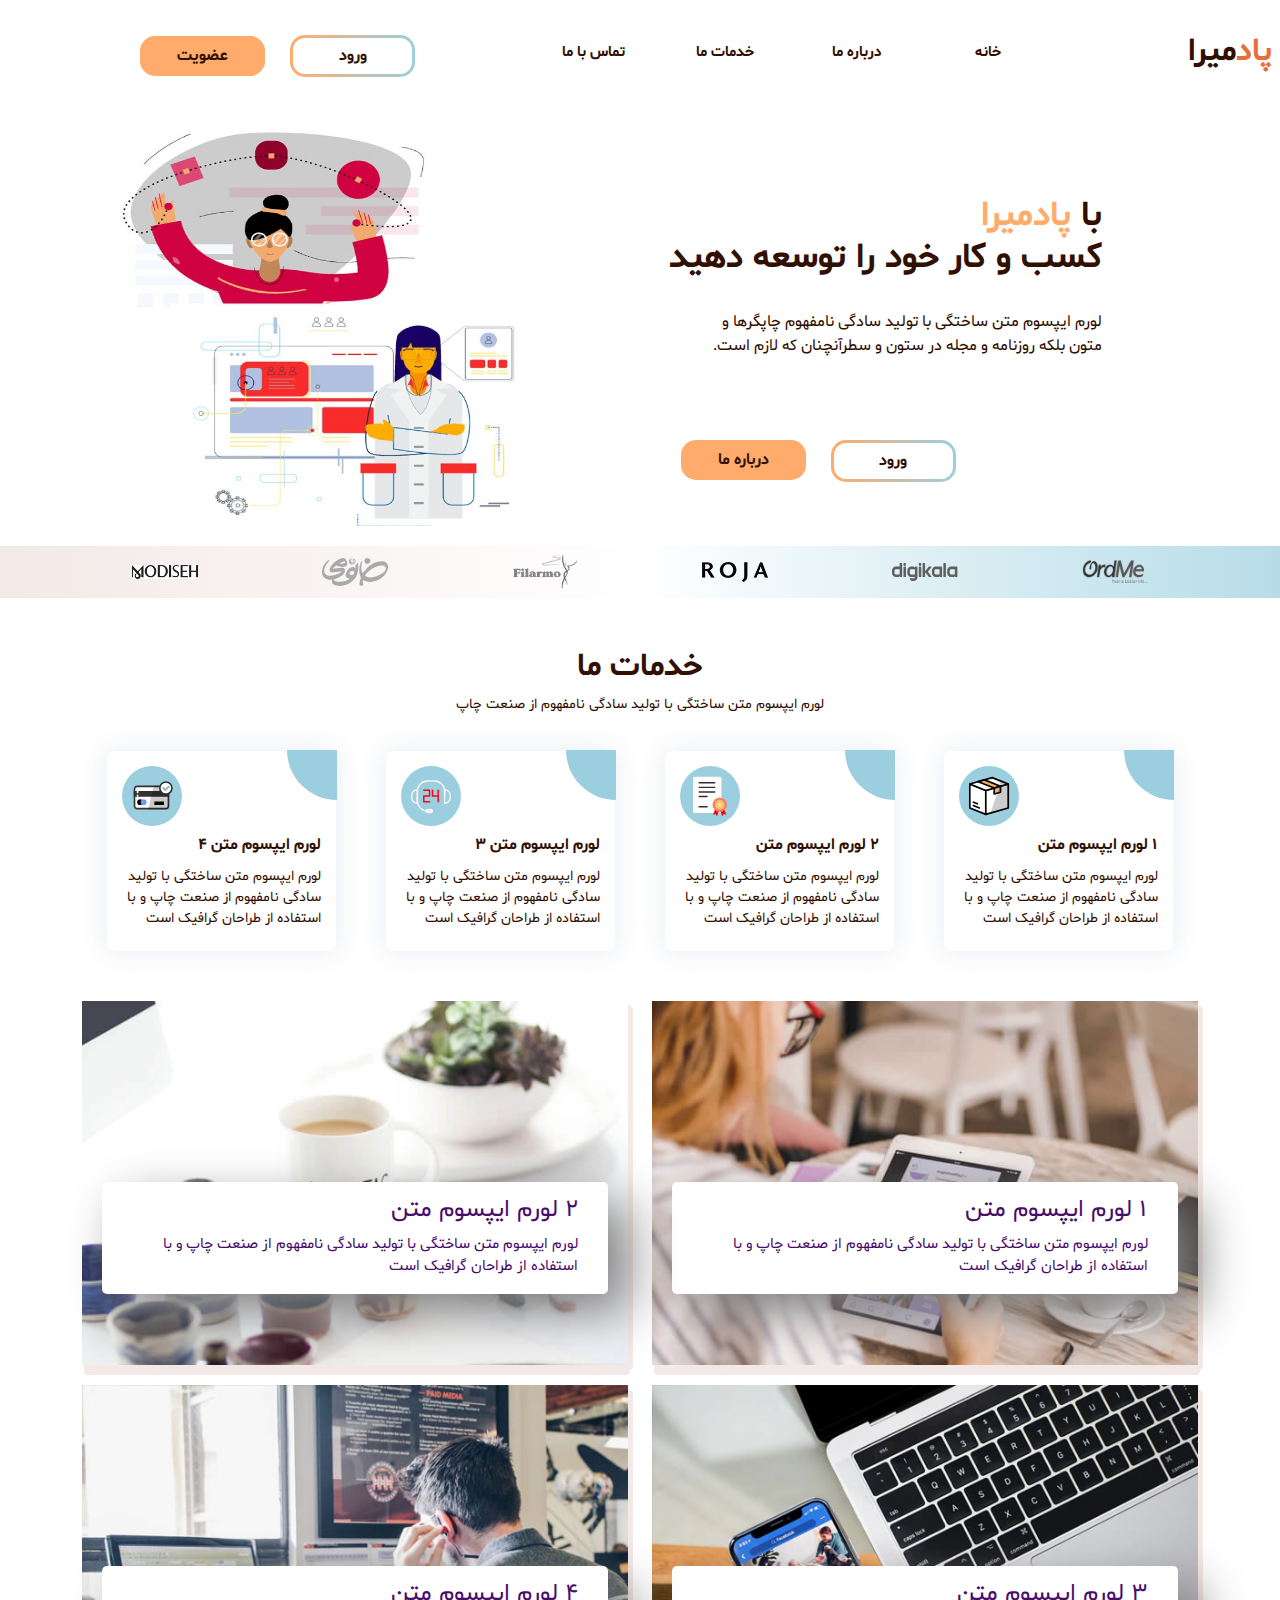
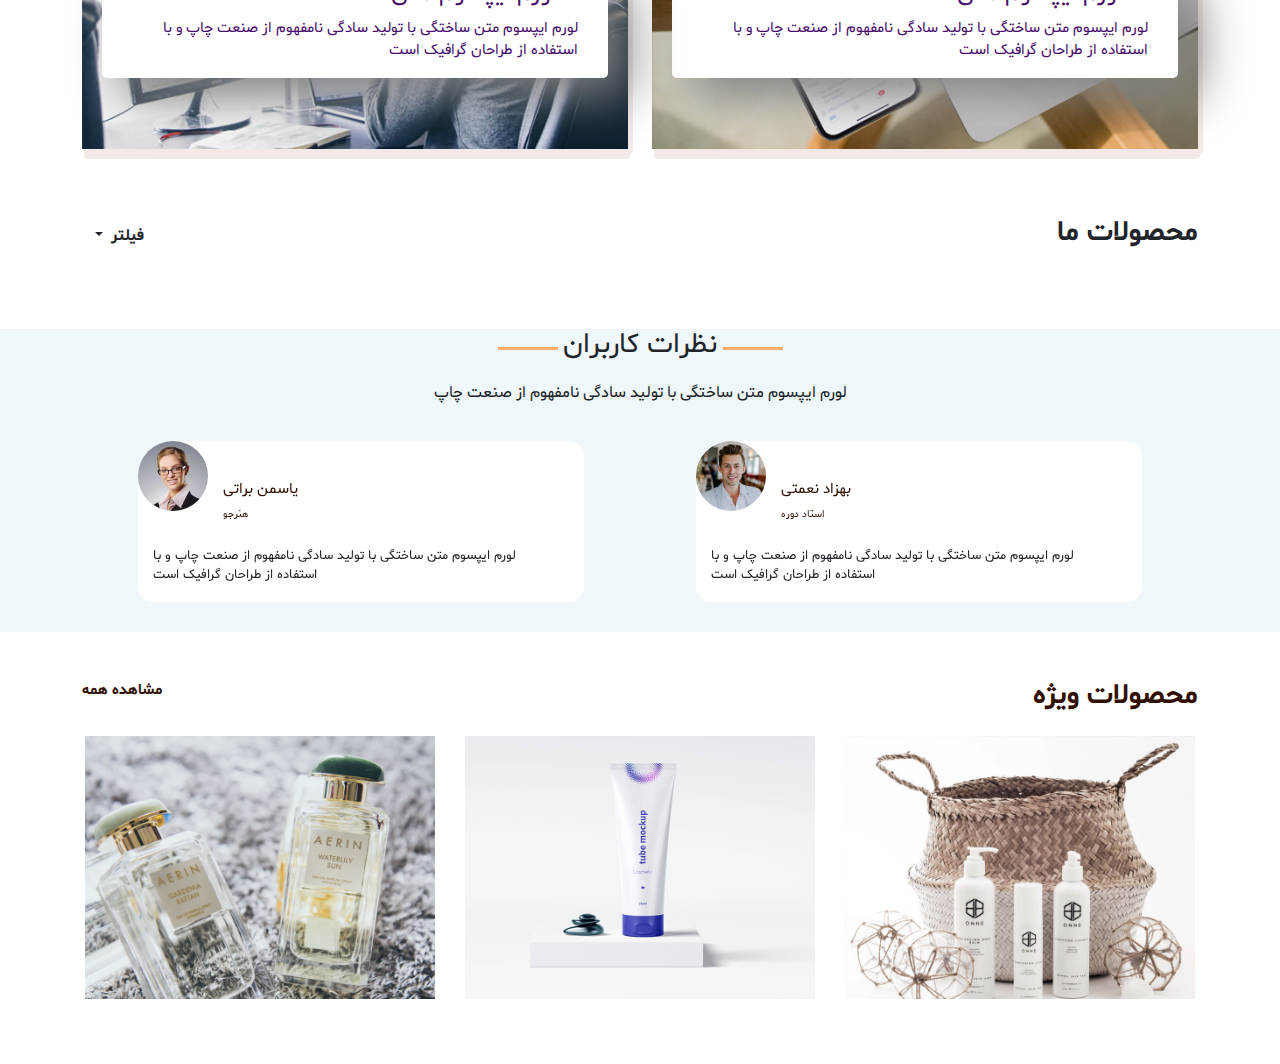
==== index.html @ 716cace2 "first file" ====
<html lang="en">
<head>
    <meta charset="utf-8">
    <meta name="viewport" content="width=device-width, initial-scale=1.0">
    <title>Cosmetics</title>
    <link rel="stylesheet" href="https://cdn.jsdelivr.net/npm/bootstrap@5.1.1/dist/css/bootstrap.min.css" integrity="sha384-F3w7mX95PdgyTmZZMECAngseQB83DfGTowi0iMjiWaeVhAn4FJkqJByhZMI3AhiU" crossorigin="anonymous">
    
    <link rel="stylesheet" href="https://cdn.jsdelivr.net/npm/bootstrap-icons@1.3.0/font/bootstrap-icons.css">
    
    <link rel="stylesheet" href="https://cdnjs.cloudflare.com/ajax/libs/animate.css/4.1.1/animate.min.css"/>
    
    <link rel="stylesheet" href="bootstrap-5.0.2-dist/css/bootstrap.rtl.min.css">
    <link rel="stylesheet" href="bootstrap-5.0.2-dist/css/bootstrap-utilities.rtl.min.css">
    <script src="bootstrap-5.0.2-dist/js/bootstrap.min.js"></script>
    <script src="bootstrap-5.0.2-dist/js/bootstrap.bundle.min.js"></script>
    <link rel="stylesheet" href="font/newFont.css">
    <link rel="stylesheet" href="newStyle.css">
    <link rel="stylesheet" href="responsive/responsive.css">

    </head>
    <body>
<!--    header nav-->
    <header class="mt-3  d-flex align-items-center container-full">
        <nav>
            <section class="row d-flex">
                <section class="header-logo col-2">
            <a>
                <h2><span>پاد</span><span>میرا</span></h2>
            </a>
            </section>
                <section class="header-menu col-6">
            <ul class="menu d-flex">
                <li class="menu-item">
                    <a class="menu-link active btn" href="">خانه</a>
                </li>
                <li class="menu-item">
                    <a class="menu-link active btn" href="">درباره ما</a>
                </li>
                <li class="menu-item">
                    <a class="menu-link active btn" href="">خدمات ما</a>
                </li>                
                <li class="menu-item">
                    <a class="menu-link active btn" href="">تماس با ما</a>
                </li>
            </ul>
        </section>
                <section class="header-buttons col-4 d-flex">
                    <button class="btn login">
                            ورود
                    </button>
                    <button class="btn member" data-bs-target="#login-form" data-bs-toggle="modal">
                        عضویت
                    </button>
                </section>
            </section>
          </nav>
    </header>

    <!--    modal -->
    <section class="modal fade" id="login-form">
        <section class="modal-dialog modal-lg">
            <section class="modal-content">
            <section class="modal-header">
                <h3>فرم ثبت نام</h3>
                <button class="btn close" data-bs-dismiss="modal">
                    <i class="bi bi-x-circle display-6"></i>
                </button>
                 </section>
                <section class="modal-body">
                    <form action="" method="post">
                        <section class="form-group mt-3">
                            <label for="field4" class="form-label">
                            ایدی
                            </label>
                            <input type="number" id="field4" name="id" placeholder="id" class="form-control" required>
                        </section>
                        <section class="form-group mt-3">
                            <label for="field1" class="form-label">نام ونام
                                خانوادگی
                            </label>
                            <input type="text" name="name" class="form-control" id="field1" placeholder="نام ونام خانوادگی خود را به صورت کامل وارد کنید">
                        </section>
                        <section class="form-group mt-3">
                            <label for="field2" class="form-label">شماره تلفن</label>
                            <input type="tel" id="field2" name="mobile" pattern="[0-9]{3}" title="Example09123456789" class="form-control" required>
                        </section>
                        <section class="form-group mt-3">
                            <label for="field3" class="form-label">
                            ایمیل
                            </label>
                            <input type="email" id="field3" name="email" placeholder="***@gmail.com" required 
                                   style=" width: 100%;
                                          height: 38.66px;">
                        </section>
                        <section class="form-group mt-3">
                            <label for="field4" class="form-label">رمز عبور</label>
                            <input type="password" id="field4"  name="PSW" placeholder="****" value="" class="form-control" required>
                        </section>
                    </form>
                </section>
                <section class="modal-footer">
                    <button class="btn btn-outline-danger" data-bs-dismiss="modal" type="button">بستن
                    </button>
                    <button class="btn btn-success" type="submit">ارسال فرم</button>
            </section>
        </section>
        </section>
    </section>
        <!--    main-->
    <section class="main d-flex align-items-center">
        <section class="information container d-flex">
            <section class="main-information">
                <section>
                <h2 class="animate__animated animate__pulse animate__repeat-2">با <span>پادمیرا</span><br> 
                    کسب و کار خود را توسعه دهید
                </h2>
                    
                <p>لورم ایپسوم متن ساختگی با تولید سادگی نامفهوم چاپگرها و متون بلکه روزنامه و مجله در ستون و سطرآنچنان که لازم است.</p>
                </section>
                <section class="main-link">
                    <section class="d-flex container">
                        <li>
                            <a class="active btn about" type="button">
                            درباره ما
                            </a>
                        </li>
                        <li>
                            <a class="btn active login" type="button">
                            ورود
                            </a>
                        </li>

                    </section>
        
                </section>
            </section>
            <section class="main-img">
                <img src="img/header/slied-head2.jpg">
            </section>
        </section>
    </section>
<!--    main logo  -->
    <section class="main-logo">
        <section class="container d-flex">
                <div class="main-item col-2">
                    <img src="img/header/logo-cooperation-01.png">
                </div>
                <div class="main-item col-2">
                    <img src="img/header/logo-cooperation-09.svg">
                </div>
                <div class="main-item col-2">
                    <img src="img/header/logo-cooperation-02.png">
                </div>
                <div class="main-item col-2">
                    <img src="img/header/logo-cooperation-07.jpg">
                </div>
                <div class="main-item col-2">
                    <img src="img/header/logo-cooperation-08.svg">
                </div>
                <div class="main-item col-2">
                    <img src="img/header/logo-cooperation-03.png">
                </div>

        </section>
    
    </section>
<!--    services     -->
        <section class="services">
            <section class="container">
                <section class="service-title">
                    <h2>خدمات ما</h2>
                    <p>لورم ایپسوم متن ساختگی با تولید سادگی نامفهوم از صنعت چاپ</p>
                </section>
                    <section class="service-item d-flex">
                        <section class="service-box">
                            <section class="service-icon">
                                <img src="icon/service-box/box-100s-200px.svg">
                            </section>
                            <section class="service-box-title">
                                <h4>
                                    <a>1 لورم ایپسوم متن</a>
                                </h4>
                            </section>
                            <section class="service-box-text">
                                <p>
                                لورم ایپسوم متن ساختگی با تولید سادگی نامفهوم از صنعت چاپ و با استفاده از طراحان گرافیک است
                                </p>
                            </section>
                        </section> 
                        <section class="service-box">
                            <section class="service-icon">
                                <img src="icon/service-box/certificate-1.1s-200px.svg">
                            </section>
                            <section class="service-box-title">
                                <h4>
                                    <a>2 لورم ایپسوم متن</a>
                                </h4>
                            </section>
                            <section class="service-box-text">
                                <p>
                                لورم ایپسوم متن ساختگی با تولید سادگی نامفهوم از صنعت چاپ و با استفاده از طراحان گرافیک است
                                </p>
                            </section>
                        </section>  
                        <section class="service-box">
                            <section class="service-icon">
                                <img src="icon/service-box/customer%20service-1.1s-200px.svg">
                            </section>
                            <section class="service-box-title">
                                <h4>
                                    <a>لورم ایپسوم متن 3 </a>
                                </h4>
                            </section>
                            <section class="service-box-text">
                                <p>لورم ایپسوم متن
                                ساختگی با تولید سادگی نامفهوم از صنعت چاپ و با استفاده از طراحان گرافیک است
                                </p>
                            </section>
                        </section>
                        <section class="service-box">
                            <section class="service-icon">
                                <img src="icon/service-box/payment-100s-200px.svg">
                            </section>
                            <section class="service-box-title">
                                <h4>
                                    <a>لورم ایپسوم متن 4 </a>
                                </h4>
                            </section>
                            <section class="service-box-text">
                                <p>
                                لورم ایپسوم متن ساختگی با تولید سادگی نامفهوم از صنعت چاپ و با استفاده از طراحان گرافیک است
                                </p>
                            </section>
                        </section>
                    </section>
                </section>
            </section>
<!--    Card services     -->
        <section class="services">
            <section class="container">
                <section class="row services-items">
                    <section class="services-card col-md-6 d-flex align-items-stretch">
                        <section class="card">
                            <section class="img-card">
                                <img src="img/services/more-services-1.jpg" alt="services">
                            </section>
                            <section class="card-body">
                                <h4 class="card-title">1 لورم ایپسوم متن</h4>
                                <p class="card-text">لورم ایپسوم متن ساختگی با تولید سادگی نامفهوم از صنعت چاپ و با استفاده از طراحان گرافیک است</p>
                            </section>
                        </section>
                    </section>
                    <section class="services-card col-md-6 d-flex align-items-stretch">
                        <section class="card">
                            <section class="img-card">
                                <img src="img/services/more-services-2.jpg" alt="services">
                            </section>
                            <section class="card-body">
                                <h4 class="card-title">2 لورم ایپسوم متن</h4>
                                <p class="card-text">لورم ایپسوم متن ساختگی با تولید سادگی نامفهوم از صنعت چاپ و با استفاده از طراحان گرافیک است</p>
                            </section>
                        </section>
                    </section>
                    <section class="services-card col-md-6 d-flex align-items-stretch">
                        <section class="card">
                            <section class="img-card">
                                <img src="img/services/more-services-3.jpg" alt="services">
                            </section>
                            <section class="card-body">
                                <h4 class="card-title">3 لورم ایپسوم متن</h4>
                                <p class="card-text">لورم ایپسوم متن ساختگی با تولید سادگی نامفهوم از صنعت چاپ و با استفاده از طراحان گرافیک است</p>
                            </section>
                        </section>
                    </section>
                    <section class="services-card col-md-6 d-flex align-items-stretch">
                        <section class="card">
                            <section class="img-card">
                                <img src="img/services/more-services-4.jpg" alt="services">
                            </section>
                            <section class="card-body">
                                <h4 class="card-title">4 لورم ایپسوم متن</h4>
                                <p class="card-text">لورم ایپسوم متن ساختگی با تولید سادگی نامفهوم از صنعت چاپ و با استفاده از طراحان گرافیک است</p>
                            </section>
                        </section>
                    </section>
                </section>
            </section>
        </section>
<!--    product card-->
    <section class="product mt-5" id="filter-tabs">
        <section class="product-top d-flex container justify-content-between">
            <section class="product-title">
                <h3 class="title">محصولات ما</h3>
            </section>
            <section class="product-filter dropdown">
              <button class="btn dropdown-toggle" type="button" id="filter" data-bs-toggle="dropdown" >
                  فیلتر
                </button>
            <ul class="dropdown-menu" aria-labelledby="filter">
              <li class="dropdown-item accordion" data-bs-toggle="collapse" data-bs-target="#bastSell"  aria-expanded="false" aria-controls="collapseone">
                  <a class="dropdown-item active" href="#">پرفروش ترین</a>
                </li>
              <li>
                  <hr class="dropdown-divider">
                </li>
              <li class="dropdown-item accordion" data-bs-toggle="collapse" data-bs-target="#newP"  aria-expanded="false" aria-controls="collapsetwo">
                  <a class="dropdown-item" href="#">جدیدترین</a>
                </li>
                <li>
                  <hr class="dropdown-divider">
                </li>
              <li class="dropdown-item accordion" data-bs-toggle="collapse" data-bs-target="#cheapP"  aria-expanded="false" aria-controls="collapsethree">
                  <a class="dropdown-item" href="#">ارزان ترین</a>
                </li>
              <li>
                  <hr class="dropdown-divider">
                </li>
              <li class="dropdown-item accordion" data-bs-toggle="collapse" data-bs-target="#specialP"  aria-expanded="false" aria-controls="collapsefour">
                  <a class="dropdown-item" href="#">تخفیف ویژه</a>
                </li>
            </ul>
            </section>
        </section>

        <section class="product-body container">
            <section class="accordion" id="product-tabs">
                
                <section id="bastSell" class="accordion-collapse collapse show" data-bs-parent="#product-tabs">
                    <section class="d-flex product-item">
                        <div class="card mb-3" style="max-width: 18rem;">
                        <div class="card-header">پرفروش ترین</div>
                        <img class="card-img-top" src="img\product\portfolio-1.jpg" alt="...">
                            <div class="product-bubble d-flex">
                            <span>جدید</span>
                            </div>
                            <div class="favorite-product"></div>
                        <div class="card-body">
                            <p class="card-text">لورم ایپسوم متن ساختگی با تولید سادگی نامفهوم</p>
                        <div class="card-text">
                            <div class="price">
                            <h5>350.000
                                <span class="price-value">تومان</span>
                                </h5>
                                
                            </div>
                            <a href="#" class="btn"><i class="bi bi-plus" style="width: 100%;
                                   height: 50px"></i></a>
                                </div>
                        </div>
                    </div>
                        <div class="card mb-3" style="max-width: 18rem;">
                        <div class="card-header">پرفروش ترین</div>
                        <img class="card-img-top" src="img\product\portfolio-3.jpg" alt="...">
                            <div class="product-bubble d-flex">
                            <span>15%</span>
                            </div>
                            <div class="favorite-product"></div>
                        <div class="card-body">
                            <p class="card-text">لورم ایپسوم متن ساختگی با تولید سادگی نامفهوم</p>
                        <div class="card-text">
                            <div class="price">
                                <h5>297.500
                                    <span class="price-value">تومان</span>
                                </h5>
                                <h6 class="special-Price">350.000</h6>
                            </div>
                            <a href="#" class="btn"><i class="bi bi-plus"></i></a>
                                </div>
                        </div>
                    </div>
                        <div class="card mb-3" style="max-width: 18rem;">
                        <div class="card-header">پرفروش ترین</div>
                        <img class="card-img-top" src="img\product\portfolio-4.jpg" alt="...">
                        <div class="card-body">
                            <p class="card-text">لورم ایپسوم متن ساختگی با تولید سادگی نامفهوم</p>
                        <div class="card-text">
                            <div class="price">
                            <h5>350.000
                                <span class="price-value">تومان</span>
                                </h5>
                                
                            </div>
                            <a href="#" class="btn"><i class="bi bi-plus" style="width: 100%;
                                   height: 50px"></i></a>
                                </div>
                        </div>
                    </div>
                    </section>
                    <section class="d-flex product-item">
                        <div class="card mb-3" style="max-width: 18rem;">
                        <div class="card-header">پرفروش ترین</div>
                        <img class="card-img-top" src="img\product\portfolio-5.jpg" alt="...">
                            <div class="product-bubble d-flex">
                            <span>تمام</span>
                            </div>
                            <div class="favorite-product"></div>
                        <div class="card-body">
                            <p class="card-text">لورم ایپسوم متن ساختگی با تولید سادگی نامفهوم</p>
                        <div class="card-text">
                            <div class="price">
                            <h5>350.000
                                <span class="price-value">تومان</span>
                                </h5>
                                
                            </div>
                            <a href="#" class="btn"><i class="bi bi-plus" style="width: 100%;
                                   height: 50px"></i></a>
                                </div>
                        </div>
                    </div>
                        <div class="card mb-3" style="max-width: 18rem;">
                        <div class="card-header">پرفروش ترین</div>
                        <img class="card-img-top" src="img\product\portfolio-6.jpg" alt="...">
                        <div class="card-body">
                            <p class="card-text">لورم ایپسوم متن ساختگی با تولید سادگی نامفهوم</p>
                        <div class="card-text">
                            <div class="price">
                            <h5>350.000
                                <span class="price-value">تومان</span>
                                </h5>
                                
                            </div>
                            <a href="#" class="btn"><i class="bi bi-plus" style="width: 100%;
                                   height: 50px"></i></a>
                                </div>
                        </div>
                    </div>
                        <div class="card mb-3" style="max-width: 18rem;">
                        <div class="card-header">پرفروش ترین</div>
                        <img class="card-img-top" src="img\product\portfolio-7.jpg" alt="...">
                        <div class="card-body">
                            <p class="card-text">لورم ایپسوم متن ساختگی با تولید سادگی نامفهوم</p>
                        <div class="card-text">
                            <div class="price">
                            <h5>350.000
                                <span class="price-value">تومان</span>
                                </h5>
                                
                            </div>
                            <a href="#" class="btn"><i class="bi bi-plus" style="width: 100%;
                                   height: 50px"></i></a>
                                </div>
                        </div>
                    </div>
                    </section>
                        <nav class="navigation">
                            <ul class="pagination">
            <li class="page-item page-item-spacial">
                <a href="#" class="page-link">اولین</a>
            </li>
            <li class="page-item">
                <a href="#" class="page-link"><<</a>
            </li>
            <li class="page-item">
                <a href="#" class="page-link">1</a>
            </li>
            <li class="page-item active">
                <a href="#" class="page-link">2</a>
            </li>
            <li class="page-item">
                <a href="#" class="page-link">3</a>
            </li>
            <li class="page-item">
                <span href="#" class="page-link text-secondary disabled">...</span>
            </li>
            <li class="page-item">
                <a href="#" class="page-link">7</a>
            </li>
            <li class="page-item">
                <a href="#" class="page-link">8</a>
            </li>
            <li class="page-item">
                <a href="#" class="page-link">>></a>
            </li>
            
            <li class="page-item">
                <a href="#" class="page-link">اخرین</a>
            </li>

        </ul>
    
                        </nav>
            
                </section>
                
                <section id="newP" class="accordion-collapse collapse" data-bs-parent="#product-tabs">
                    <section class="d-flex product-item">
                        <div class="card mb-3" style="max-width: 18rem;">
                        <div class="card-header">جدیدترین محصول</div>
                        <img class="card-img-top" src="img\product\portfolio-1.jpg" alt="...">
                        <div class="card-body">
                            <p class="card-text">لورم ایپسوم متن ساختگی با تولید سادگی نامفهوم</p>
                        <div class="card-text">
                            <div class="price">
                            <h5>350.000
                                <span class="price-value">تومان</span>
                                </h5>
                                
                            </div>
                            <a href="#" class="btn"><i class="bi bi-plus" style="width: 100%;
                                   height: 50px"></i></a>
                                </div>
                        </div>
                    </div>
                        <div class="card mb-3" style="max-width: 18rem;">
                        <div class="card-header">>جدیدترین محصول</div>
                        <img class="card-img-top" src="img\product\portfolio-3.jpg" alt="...">
                        <div class="card-body">
                            <p class="card-text">لورم ایپسوم متن ساختگی با تولید سادگی نامفهوم</p>
                        <div class="card-text">
                            <div class="price">
                            <h5>350.000
                                <span class="price-value">تومان</span>
                                </h5>
                                
                            </div>
                            <a href="#" class="btn"><i class="bi bi-plus" style="width: 100%;
                                   height: 50px"></i></a>
                                </div>
                        </div>
                    </div>
                        <div class="card mb-3" style="max-width: 18rem;">
                        <div class="card-header">>جدیدترین محصول</div>
                        <img class="card-img-top" src="img\product\portfolio-4.jpg" alt="...">
                        <div class="card-body">
                            <p class="card-text">لورم ایپسوم متن ساختگی با تولید سادگی نامفهوم</p>
                        <div class="card-text">
                            <div class="price">
                            <h5>350.000
                                <span class="price-value">تومان</span>
                                </h5>
                                
                            </div>
                            <a href="#" class="btn"><i class="bi bi-plus" style="width: 100%;
                                   height: 50px"></i></a>
                                </div>
                        </div>
                    </div>
                    </section>
                    <section class="d-flex product-item">
                        <div class="card mb-3" style="max-width: 18rem;">
                        <div class="card-header">>جدیدترین محصول</div>
                        <img class="card-img-top" src="img\product\portfolio-5.jpg" alt="...">
                        <div class="card-body">
                            <p class="card-text">لورم ایپسوم متن ساختگی با تولید سادگی نامفهوم</p>
                        <div class="card-text">
                            <div class="price">
                            <h5>350.000
                                <span class="price-value">تومان</span>
                                </h5>
                                
                            </div>
                            <a href="#" class="btn"><i class="bi bi-plus" style="width: 100%;
                                   height: 50px"></i></a>
                                </div>
                        </div>
                    </div>
                        <div class="card mb-3" style="max-width: 18rem;">
                        <div class="card-header">>جدیدترین محصول</div>
                        <img class="card-img-top" src="img\product\portfolio-6.jpg" alt="...">
                        <div class="card-body">
                            <p class="card-text">لورم ایپسوم متن ساختگی با تولید سادگی نامفهوم</p>
                        <div class="card-text">
                            <div class="price">
                            <h5>350.000
                                <span class="price-value">تومان</span>
                                </h5>
                                
                            </div>
                            <a href="#" class="btn"><i class="bi bi-plus" style="width: 100%;
                                   height: 50px"></i></a>
                                </div>
                        </div>
                    </div>
                        <div class="card mb-3" style="max-width: 18rem;">
                        <div class="card-header">>جدیدترین محصول</div>
                        <img class="card-img-top" src="img\product\portfolio-7.jpg" alt="...">
                        <div class="card-body">
                            <p class="card-text">لورم ایپسوم متن ساختگی با تولید سادگی نامفهوم</p>
                        <div class="card-text">
                            <div class="price">
                            <h5>350.000
                                <span class="price-value">تومان</span>
                                </h5>
                                
                            </div>
                            <a href="#" class="btn"><i class="bi bi-plus" style="width: 100%;
                                   height: 50px"></i></a>
                                </div>
                        </div>
                    </div>
                    </section>
                    
                    <nav class="navigation">
        <ul class="pagination">
            <li class="page-item page-item-spacial">
                <a href="#" class="page-link">اولین</a>
            </li>
            <li class="page-item">
                <a href="#" class="page-link"><<</a>
            </li>
            <li class="page-item">
                <a href="#" class="page-link">1</a>
            </li>
            <li class="page-item active">
                <a href="#" class="page-link">2</a>
            </li>
            <li class="page-item">
                <a href="#" class="page-link">3</a>
            </li>
            <li class="page-item">
                <span href="#" class="page-link text-secondary disabled">...</span>
            </li>
            <li class="page-item">
                <a href="#" class="page-link">7</a>
            </li>
            <li class="page-item">
                <a href="#" class="page-link">8</a>
            </li>
            <li class="page-item">
                <a href="#" class="page-link">>></a>
            </li>
            
            <li class="page-item">
                <a href="#" class="page-link">اخرین</a>
            </li>

        </ul>
    
    </nav>
                            
                </section>
                
                <section id="cheapP" class="accordion-collapse collapse" data-bs-parent="#product-tabs">
                    <section class="d-flex product-item">
                        <div class="card mb-3" style="max-width: 18rem;">
                        <div class="card-header">ارزان ترین محصول</div>
                        <img class="card-img-top" src="img\product\portfolio-1.jpg" alt="...">
                        <div class="card-body">
                            <p class="card-text">لورم ایپسوم متن ساختگی با تولید سادگی نامفهوم</p>
                        <div class="card-text">
                            <div class="price">
                            <h5>350.000
                                <span class="price-value">تومان</span>
                                </h5>
                                
                            </div>
                            <a href="#" class="btn"><i class="bi bi-plus" style="width: 100%;
                                   height: 50px"></i></a>
                                </div>
                        </div>
                    </div>
                        <div class="card mb-3" style="max-width: 18rem;">
                        <div class="card-header">ارزان ترین محصول</div>
                        <img class="card-img-top" src="img\product\portfolio-3.jpg" alt="...">
                        <div class="card-body">
                            <p class="card-text">لورم ایپسوم متن ساختگی با تولید سادگی نامفهوم</p>
                        <div class="card-text">
                            <div class="price">
                            <h5>350.000
                                <span class="price-value">تومان</span>
                                </h5>
                                
                            </div>
                            <a href="#" class="btn"><i class="bi bi-plus" style="width: 100%;
                                   height: 50px"></i></a>
                                </div>
                        </div>
                    </div>
                        <div class="card mb-3" style="max-width: 18rem;">
                        <div class="card-header">ارزان ترین محصول</div>
                        <img class="card-img-top" src="img\product\portfolio-4.jpg" alt="...">
                        <div class="card-body">
                            <p class="card-text">لورم ایپسوم متن ساختگی با تولید سادگی نامفهوم</p>
                        <div class="card-text">
                            <div class="price">
                            <h5>350.000
                                <span class="price-value">تومان</span>
                                </h5>
                                
                            </div>
                            <a href="#" class="btn"><i class="bi bi-plus" style="width: 100%;
                                   height: 50px"></i></a>
                                </div>
                        </div>
                    </div>
                    </section>
                    <section class="d-flex product-item">
                        <div class="card mb-3" style="max-width: 18rem;">
                        <div class="card-header">ارزان ترین محصول</div>
                        <img class="card-img-top" src="img\product\portfolio-5.jpg" alt="...">
                        <div class="card-body">
                            <p class="card-text">لورم ایپسوم متن ساختگی با تولید سادگی نامفهوم</p>
                        <div class="card-text">
                            <div class="price">
                            <h5>350.000
                                <span class="price-value">تومان</span>
                                </h5>
                                
                            </div>
                            <a href="#" class="btn"><i class="bi bi-plus" style="width: 100%;
                                   height: 50px"></i></a>
                                </div>
                        </div>
                    </div>
                        <div class="card mb-3" style="max-width: 18rem;">
                        <div class="card-header">ارزان ترین محصول</div>
                        <img class="card-img-top" src="img\product\portfolio-6.jpg" alt="...">
                        <div class="card-body">
                            <p class="card-text">لورم ایپسوم متن ساختگی با تولید سادگی نامفهوم</p>
                        <div class="card-text">
                            <div class="price">
                            <h5>350.000
                                <span class="price-value">تومان</span>
                                </h5>
                                
                            </div>
                            <a href="#" class="btn"><i class="bi bi-plus" style="width: 100%;
                                   height: 50px"></i></a>
                                </div>
                        </div>
                    </div>
                        <div class="card mb-3" style="max-width: 18rem;">
                        <div class="card-header">ارزان ترین محصول</div>
                        <img class="card-img-top" src="img\product\portfolio-7.jpg" alt="...">
                        <div class="card-body">
                            <p class="card-text">لورم ایپسوم متن ساختگی با تولید سادگی نامفهوم</p>
                        <div class="card-text">
                            <div class="price">
                            <h5>350.000
                                <span class="price-value">تومان</span>
                                </h5>
                                
                            </div>
                            <a href="#" class="btn"><i class="bi bi-plus" style="width: 100%;
                                   height: 50px"></i></a>
                                </div>
                        </div>
                    </div>
                    </section>
                    <nav class="navigation">
        <ul class="pagination">
            <li class="page-item page-item-spacial">
                <a href="#" class="page-link">اولین</a>
            </li>
            <li class="page-item">
                <a href="#" class="page-link"><<</a>
            </li>
            <li class="page-item">
                <a href="#" class="page-link">1</a>
            </li>
            <li class="page-item active">
                <a href="#" class="page-link">2</a>
            </li>
            <li class="page-item">
                <a href="#" class="page-link">3</a>
            </li>
            <li class="page-item">
                <span href="#" class="page-link text-secondary disabled">...</span>
            </li>
            <li class="page-item">
                <a href="#" class="page-link">7</a>
            </li>
            <li class="page-item">
                <a href="#" class="page-link">8</a>
            </li>
            <li class="page-item">
                <a href="#" class="page-link">>></a>
            </li>
            
            <li class="page-item">
                <a href="#" class="page-link">اخرین</a>
            </li>

        </ul>
    
    </nav>
            
                </section>
                
                <section id="specialP" class="accordion-collapse collapse" data-bs-parent="#product-tabs">
                    <section class="d-flex product-item">
                        <div class="card mb-3" style="max-width: 18rem;">
                        <div class="card-header">تخفیف ویژه</div>
                        <img class="card-img-top" src="img\product\portfolio-1.jpg" alt="...">
                        <div class="card-body">
                            <p class="card-text">لورم ایپسوم متن ساختگی با تولید سادگی نامفهوم</p>
                        <div class="card-text">
                            <div class="price">
                            <h5>350.000
                                <span class="price-value">تومان</span>
                                </h5>
                                
                            </div>
                            <a href="#" class="btn"><i class="bi bi-plus" style="width: 100%;
                                   height: 50px"></i></a>
                                </div>
                        </div>
                    </div>
                        <div class="card mb-3" style="max-width: 18rem;">
                        <div class="card-header">تخفیف ویژه</div>
                        <img class="card-img-top" src="img\product\portfolio-3.jpg" alt="...">
                        <div class="card-body">
                            <p class="card-text">لورم ایپسوم متن ساختگی با تولید سادگی نامفهوم</p>
                        <div class="card-text">
                            <div class="price">
                            <h5>350.000
                                <span class="price-value">تومان</span>
                                </h5>
                                
                            </div>
                            <a href="#" class="btn"><i class="bi bi-plus" style="width: 100%;
                                   height: 50px"></i></a>
                                </div>
                        </div>
                    </div>
                        <div class="card mb-3" style="max-width: 18rem;">
                        <div class="card-header">تخفیف ویژه</div>
                        <img class="card-img-top" src="img\product\portfolio-4.jpg" alt="...">
                        <div class="card-body">
                            <p class="card-text">لورم ایپسوم متن ساختگی با تولید سادگی نامفهوم</p>
                        <div class="card-text">
                            <div class="price">
                            <h5>350.000
                                <span class="price-value">تومان</span>
                                </h5>
                                
                            </div>
                            <a href="#" class="btn"><i class="bi bi-plus" style="width: 100%;
                                   height: 50px"></i></a>
                                </div>
                        </div>
                    </div>
                    </section>
                    <section class="d-flex product-item">
                        <div class="card mb-3" style="max-width: 18rem;">
                        <div class="card-header">تخفیف ویژه</div>
                        <img class="card-img-top" src="img\product\portfolio-5.jpg" alt="...">
                        <div class="card-body">
                            <p class="card-text">لورم ایپسوم متن ساختگی با تولید سادگی نامفهوم</p>
                        <div class="card-text">
                            <div class="price">
                            <h5>350.000
                                <span class="price-value">تومان</span>
                                </h5>
                                
                            </div>
                            <a href="#" class="btn"><i class="bi bi-plus" style="width: 100%;
                                   height: 50px"></i></a>
                                </div>
                        </div>
                    </div>
                        <div class="card mb-3" style="max-width: 18rem;">
                        <div class="card-header">تخفیف ویژه</div>
                        <img class="card-img-top" src="img\product\portfolio-6.jpg" alt="...">
                        <div class="card-body">
                            <p class="card-text">لورم ایپسوم متن ساختگی با تولید سادگی نامفهوم</p>
                        <div class="card-text">
                            <div class="price">
                            <h5>350.000
                                <span class="price-value">تومان</span>
                                </h5>
                                
                            </div>
                            <a href="#" class="btn"><i class="bi bi-plus" style="width: 100%;
                                   height: 50px"></i></a>
                                </div>
                        </div>
                    </div>
                        <div class="card mb-3" style="max-width: 18rem;">
                        <div class="card-header">تخفیف ویژه</div>
                        <img class="card-img-top" src="img\product\portfolio-7.jpg" alt="...">
                        <div class="card-body">
                            <p class="card-text">لورم ایپسوم متن ساختگی با تولید سادگی نامفهوم</p>
                        <div class="card-text">
                            <div class="price">
                            <h5>350.000
                                <span class="price-value">تومان</span>
                                </h5>
                                
                            </div>
                            <a href="#" class="btn"><i class="bi bi-plus" style="width: 100%;
                                   height: 50px"></i></a>
                                </div>
                        </div>
                    </div>
                    </section>
    <nav class="navigation">
        <ul class="pagination">
            <li class="page-item page-item-spacial">
                <a href="#" class="page-link">اولین</a>
            </li>
            <li class="page-item">
                <a href="#" class="page-link"><<</a>
            </li>
            <li class="page-item">
                <a href="#" class="page-link">1</a>
            </li>
            <li class="page-item active">
                <a href="#" class="page-link">2</a>
            </li>
            <li class="page-item">
                <a href="#" class="page-link">3</a>
            </li>
            <li class="page-item">
                <span href="#" class="page-link text-secondary disabled">...</span>
            </li>
            <li class="page-item">
                <a href="#" class="page-link">7</a>
            </li>
            <li class="page-item">
                <a href="#" class="page-link">8</a>
            </li>
            <li class="page-item">
                <a href="#" class="page-link">>></a>
            </li>
            
            <li class="page-item">
                <a href="#" class="page-link">اخرین</a>
            </li>

        </ul>
    
    </nav>
                            
                </section>
                
            </section>
        </section>
        
        
    </section>
<!--    User comments-->
    <section class="comments container-full">
            <section class="container">
                <section class="title">
                    <h3>نظرات کاربران</h3>
                    <p>لورم ایپسوم متن ساختگی با تولید سادگی نامفهوم از صنعت چاپ</p>
                </section>
                <section id="carousel-comments" class="carousel slide carousel-fade" data-bs-ride="carousel">
               
                
                        <section class="carousel-inner ">
                            <section class="carousel-item  active">
                                <section class="d-flex">
                                
                            <section class="comment-box">
                                <section class="information-comment d-flex">
                            <section class="img-comment">
                                <img src="img/comment/testimonials-4.jpg"></section>
                            <section class="title-comment">
                                <h5>بهزاد نعمتی</h5>
                                <caption>استاد دوره</caption>
                            </section>
                                </section>
                            <section class="text-comment">
                                <p>لورم ایپسوم متن ساختگی با تولید سادگی نامفهوم از صنعت چاپ و با استفاده از طراحان گرافیک است</p>
                            </section>
                        </section>
                            <section class="comment-box">
                          <section class="d-flex">
                            <section class="img-comment">
                                <img src="img/comment/testimonials-3.jpg"></section>
                            <section class="title-comment">
                                <h5>یاسمن براتی</h5>
                                <caption>هنرجو</caption>
                            </section>
                                </section>
                            <section class="text-comment">
                                <p>لورم ایپسوم متن ساختگی با تولید سادگی نامفهوم از صنعت چاپ و با استفاده از طراحان گرافیک است</p>
                            </section>
                        </section>
                                </section>
                            
                        </section>                     
                            <section class="carousel-item ">
                                <section class="d-flex">
                            <section class="comment-box">
                                <section class="information-comment d-flex">
                            <section class="img-comment">
                                <img src="img/comment/testimonials-5.jpg"></section>
                            <section class="title-comment">
                                <h5>حسین صادق ممتاز</h5>
                                <caption>هنرجو</caption>
                            </section>
                                </section>
                            <section class="text-comment">
                                <p>لورم ایپسوم متن ساختگی با تولید سادگی نامفهوم از صنعت چاپ و با استفاده از طراحان گرافیک است</p>
                            </section>
                        </section>
                            <section class="comment-box">
                                <section class="information-comment d-flex">
                            <section class="img-comment">
                                <img src="img/comment/testimonials-1.jpg"></section>
                            <section class="title-comment">
                                <h5>بهزاد نعمتی</h5>
                                <caption>استاد دوره</caption>
                            </section>
                                </section>
                            <section class="text-comment">
                                <p>لورم ایپسوم متن ساختگی با تولید سادگی نامفهوم از صنعت چاپ و با استفاده از طراحان گرافیک است</p>
                            </section>
                        </section>
                       </section>
                            
                        </section>
                    </section>
<!--
                    <a class="carousel-control-next" href="#carousel-comment" role="button" data-bs-slide="next">
                <span class="carousel-control-next-icon" aria-hidden="true"></span>
                <span class="sr-only"></span>
            </a>
            <a class="carousel-control-prev" href="#carousel-comment" role="button" data-bs-slide="prev">
            <span class="carousel-control-prev-icon" aria-hidden="true"></span>
            <span class="sr-only"></span>
            </a>
-->
                 
                </section>
            </section>
    </section>
    <!--    special product-->
        <section class="special-product mt-5">
            <section class="container">
                <section class="special-title d-flex justify-content-between">
                    <h3>محصولات ویژه</h3>
                    <a href="">مشاهده همه</a>
                </section>
                <section class="special row">
                    
                        <div class="sp-card col-lg-4 col-md-4">
                        <img src="img/product/portfolio-1.jpg" alt="">
                            <div class="sp-body">
                        <div class="sp-card-body">
                            <h5>نام محصول 1</h5>
                            <caption>بهداشتی</caption>
                            <div>
                                <button class="card-icon"><i class="bi bi-plus"></i></button>
                                <button class="card-icon"><i class="bi bi-heart"></i></button>
                            </div>
                        </div>
                            </div>
                    </div>
                        <div class="sp-card col-lg-4 col-md-4">
                        <img src="img/product/portfolio-3.jpg">
                            <div class="sp-body">
                        <div class="sp-card-body">
                            <h5>نام محصول 2</h5>
                            <caption>آرایش صورت</caption>
                            <div>
                                <button class="card-icon"><i class="bi bi-plus"></i></button>
                                <button class="card-icon"><i class="bi bi-heart"></i></button>
                            </div>
                        </div>
                            </div>
                    </div>
                        <div class="sp-card col-lg-4 col-md-4">
                        <img src="img/product/portfolio-5.jpg">
                            <div class="sp-body">
                        <div class="sp-card-body">
                            <h5>نام محصول 3</h5>
                            <caption>عطر و ادکلن</caption>
                            <div>
                                <button class="card-icon"><i class="bi bi-plus"></i></button>
                                <button class="card-icon"><i class="bi bi-heart"></i></button>
                            </div>
                        </div>
                            </div>
                    </div>
                    
                </section>
            </section>
        </section>
    </body>
</html>
---- font/newFont.css ----
@font-face{
    font-family: Shabnam;
    font-style: normal;
    font-weight: 900;
    src: url('font/shabnam-font-v2.4.0/Shabnam-Bold.eot');
    src: url('font/shabnam-font-v2.4.0/Shabnam-Bold.eot') format('mbedded-opentype'),
         url('font/shabnam-font-v2.4.0/Shabnam-Bold.woff') format('woff'),
         url('font/shabnam-font-v2.4.0/Shabnam-Bold.ttf') format('truetype');
}
@font-face{
    font-family: Shabnam;
    font-style: normal;
    font-weight: 800;
    src: url('font/shabnam-font-v2.4.0/Farsi-Digits/Shabnam-Bold-FD.eot');
    src: url('font/shabnam-font-v2.4.0/Farsi-Digits/Shabnam-Bold-FD.eot') format('mbedded-opentype'),
         url('font/shabnam-font-v2.4.0/Farsi-Digits/Shabnam-Bold-FD.woff') format('woff'),
         url('font/shabnam-font-v2.4.0/Farsi-Digits/Shabnam-Bold-FD.ttf') format('truetype');
}@font-face{
    font-family: Shabnam;
    font-style: normal;
    font-weight: 700;
    src: url('font/shabnam-font-v2.4.0/Farsi-Digits/Shabnam-Bold-FD.eot');
    src: url('font/shabnam-font-v2.4.0/Farsi-Digits/Shabnam-Bold-FD.eot') format('mbedded-opentype'),
         url('font/shabnam-font-v2.4.0/Farsi-Digits/Shabnam-Bold-FD.woff') format('woff'),
         url('font/shabnam-font-v2.4.0/Farsi-Digits/Shabnam-Bold-FD.ttf') format('truetype');
}

@font-face{
    font-family: Shabnam;
    font-style: normal;
    font-weight: 500;
    src: url('font/shabnam-font-v2.4.0/Farsi-Digits/Shabnam-FD.eot');
    src: url('font/shabnam-font-v2.4.0/Farsi-Digits/Shabnam-FD.eot') format('mbedded-opentype'),
         url('font/shabnam-font-v2.4.0/Farsi-Digits/Shabnam-FD.woff') format('woff'),
         url('font/shabnam-font-v2.4.0/Farsi-Digits/Shabnam-FD.ttf') format('truetype');
}
@font-face{
    font-family: Shabnam;
    font-style: normal;
    font-weight: 400;
    src: url('font/shabnam-font-v2.4.0/Shabnam.eot');
    src: url('font/shabnam-font-v2.4.0/Shabnam.eot') format('mbedded-opentype'),
         url('font/shabnam-font-v2.4.0/Shabnam.woff') format('woff'),
         url('font/shabnam-font-v2.4.0/Shabnam.ttf') format('truetype');
}
@font-face{
    font-family: Shabnam;
    font-style: normal;
    font-weight: 300;
    src: url('font/shabnam-font-v2.4.0/Shabnam-Light.eot');
    src: url('font/shabnam-font-v2.4.0/Shabnam-Light.eot') format('mbedded-opentype'),
         url('font/shabnam-font-v2.4.0/Shabnam-Light.woff') format('woff'),
         url('font/shabnam-font-v2.4.0/Shabnam-Light.ttf') format('truetype');
}
@font-face{
    font-family: Shabnam;
    font-style: normal;
    font-weight: 100;
    src: url('font/shabnam-font-v2.4.0/Farsi-Digits/Shabnam-Light-FD.eot');
    src: url('font/shabnam-font-v2.4.0/Farsi-Digits/Shabnam-Light-FD.eot') format('mbedded-opentype'),
         url('font/shabnam-font-v2.4.0/Farsi-Digits/Shabnam-Light-FD.woff') format('woff'),
         url('font/shabnam-font-v2.4.0/Farsi-Digits/Shabnam-Light-FD.ttf') format('truetype');
}
---- newStyle.css ----
body,
html{
    direction: rtl;
    font-family: Shabnam;
}
/*
Azure color
#e76f3d
#feab6b
#f3e9e7
#9bcfe0
#00a7c7
#311002
*/
/*header*/
header{
    direction: rtl;
    height: 80px;
    width: 100%;
}
nav{ 
    width: 1300px;
    margin: 0 auto;
    justify-content: center;
    align-items: center;
}
.header-logo h2{
    font-weight: 900;
    width: 100px;
    display: flex;
    justify-content: center;
    align-items: center;
}
.header-logo h2 span:first-child{
    color: #e76f3d;
}
.header-logo h2 span:last-child{
    color: #311002;
}
.header-menu,
.header-buttons{
    justify-content: center;
    align-items: center;
}
.menu{
    display: flex;
    justify-content: flex;
    align-items: center;
    list-style-type: none;
    margin: 0px;
/*
    max-width: 700;
    overflow-x: scroll;
*/
}
.header-menu .menu-item{
    width: 20%;
    padding-top: 2px;
}
.header-menu .menu-item .menu-link{
    text-decoration: none;
    color: #311002;
    font-weight: 600;
    font-size: 15px;
    margin-left: 10px;
    width: 100%;
    height: 40px;
}
/*
.header-menu .menu-item .menu-link::after{
    content: "";
    width: 0%;
    height: 2px;
    position: absolute;
    background-color: #311002;
    top: 65px;
    margin-right: -55px;
    transition: .7s ease;
}
.header-menu .menu-item .menu-link:hover::after{
    width: 4%;
    justify-content: center;
    align-items: center;
}
*/
.header-buttons{
    align-items: center;
    justify-content: end;
}
.header-buttons  .login,
.main-link .login{
    width: 125px;
    border: 3.5px transparent solid;
    background-image: linear-gradient(white,white), linear-gradient(to right,#feab6b,#9bcfe0);
    background-clip:padding-box, border-box;
    background-origin: border-box;
    border-radius: 15px;
    font-weight: 600;
    font-size: 16px;
    transition: .7s ease;
    margin-left: 25px;
    color: #311002;
}
.header-buttons  .member,
.main-link .about{
/*    background: linear-gradient(to right,#311002,#e76f3d);*/
    background-color: #feab6b;
    border: none;
    border-radius: 15px;
    width: 125px;
    height: 40px;
    color: #311002;
    font-weight: 700;
    font-size: 16px;
    display: flex;
    justify-content: center;
    align-items: center;
}
.header-buttons  .login:hover,
.main-link .login:hover{
   background: linear-gradient(#feab6b,#feab6b);;
    opacity: 7;
    color: white;
}
/*header main*/
.main{
    width: 100%;
    height: auto;
    margin-top: 30px;
    direction: rtl;
    
}
.main-information{
    margin-top: 40px;
}
.main-information section h2{
    margin: 30px 0;
    font-weight: 600;
    font-size: 35px;
    color: #311002;
}
.main-information section h2 span{
    color: #feab6b ;
}
.main-information section p{
    width: 400px;
    height: 100px;
    font-weight: 400;
    font-size: 16px;
    color: #311002;
}
.main-information .main-link{
    list-style-type: none;
    margin: 30px auto;
    direction: ltr;
}
.main-img img{
/*    display: none;*/
    width: 400px;
    height: 400px;
    margin: 0 350px 20px 0;
}
/*affiliate shop*/
.main-logo{
    background-image: linear-gradient(to right,#f3e9e7,white,rgba(155, 207, 224, 0.72));
}
.main-logo section{
    width: 100%;
    margin: 0 auto;
    padding: 8px 0;
    display: flex;
    flex-grow: 1;
    justify-content: center;
    align-items: center;
    
} 
.main-logo .main-item{
    display: flex;
    justify-content: center;
    align-items: center;
}
.main-item img:hover{
    filter: grayscale(0)
}
.main-item img{
    width: 35%;
    filter: grayscale(100%);
}
/*services*/
.services{
    width: 100%;
    height: auto;
    flex-direction: column;
    align-items: center;
    justify-content: center;
    margin-top: 50px;
}
.service-title{
    display: flex;
    align-items: center;
    flex-direction: column;
    justify-content: center;
}
.service-title h2{
    font-weight: 800;
    color: #311002;
}
.service-title p{
    font-weight: 400;
    font-size: 14px;
    color: #311002;
}
.service-item .service-box{
    margin: 20px 25px 0;
    height: 200;
    padding: 15px;
    position: relative;
    background: #fff;
    box-shadow: 0 0 29px 0 rgb(68 88 144 / 12%);
    transition: all 0.7s ease-in-out;
    border-radius: 8px;
    z-index: 1;
    direction: ltr;
}
.service-item .service-box::before{
    content: "";
    position: absolute;
    background-color:  #9bcfe0;
    border-radius: 0 0 0 50px;
    width: 50px;
    height: 50px;
    top: -1px;
    right: -1px;
    z-index: -1;
    transition: 0.7s ease;
}
.service-item .service-box:hover::before{
    background-color: #9bcfe0;
    width: 100%;
    height: 100%;
    top: 0px;
    right: 0;
    border-radius: 8px;
    z-index: -1;
    
}
.service-box .service-box-title h4{
    font-weight: 600;
    font-size: 16px;
    direction: rtl;
    margin: 10px 0;
    color: #311002;
}
.service-box-text p{
    direction: rtl;
    color: #311002;
}
.service-box .service-icon img{
    display: inline-block;
    width: 60px;
    height: 60px;
    font-size: 40px;
    background-color: #9bcfe0;
    color: white;
    border-radius: 35px;
}
.service-item .service-box:hover .service-icon img{
    background-color: white;
    color: white;
}
.service-box-text{
    font-weight: 400;
    font-size: 14px;
    color: #311002;
}
/*services-card*/
.services-items{
    display: flex;
    justify-content: center;
    align-items: center;
    margin-top: 30px;
}
.services-card .card .img-card{
    position: relative;
    
    height: auto;
}



.services-card .card{
    transition: .7s ease;
}
.services-card .card:hover{
    background-size: 150% 150%;
}
.services-card{
    min-height: 300px;
}
.services-card .card{
    border: 0;
    position: relative;
    max-width: 100%;
    height: auto;
    background-size: cover;
    background-repeat: no-repeat;
    background-position: center center;
    margin-bottom: 20px;
    display: flex;
    justify-content: center;
    align-items: center;
}
.services-card .card .card-body{
    position: absolute;
    color: transparent;
    direction: rtl;
    animation: card 5s infinite;
    animation-timing-function: linear;
    margin-top: 20%;
    max-height: 60%;
    flex: 0;
}
.services-card .card:hover .card-body{
    z-index: 10;
    color: #311002;
    background: white;
    padding: 15px 30px;
    border-radius: 5px;
    margin: 100px 5px 10px 5px;
    box-shadow:20px 20px 50px grey;
/*
    animation-name:  zoomIn;
    animation-duration: ;
*/

}
.services .services-card .card .card-body .card-text{
    color: transparent;
    direction: rtl;
    font-weight: 500;
}
.services-card .card:hover .card-body .card-text{
    color: #311002;
}
.card:hover{
    box-shadow: 5px 5px #f3e9e7,
                2px 10px #f3e9e7,
                1px 2px #f3e9e7;
}
/*product card*/
.product-filter{
    display: end;
}
.accordion section{
    padding-right: 50px;
}
.accordion section .card{
    margin: 0 auto;
}
.product-top section:first-child h3,
.product-top section:last-child button{
    font-weight: 600;
}
.card .card-header,
.card-body .card-text{
    color: #311002;
    font-size: 15px;
    font-weight: 600;
}
.card .card-body .card-text:last-child{
    display: flex;
    direction: ltr;
    
    justify-content: space-between;
}
.card .card-body .card-text .price,
.card .card-body .card-text .price span{
    font-weight: 500;
    font-size: 18px;
    flex-grow: .5;
    margin-top: 10px;
    margin-left: 10px
}
.price .special-Price{
    font-size: 16px;
    display: flex;
    justify-content: center;
    align-items: center;
    color: #b5aec4;
    text-decoration: line-through;
}
.card .card-body .card-text a{
    border: 1px #e76f3d solid;
    border-radius: 100%;
    width: 40px;
    height: 40px;
    display: flex;
    justify-content: center;
    align-items: baseline;
}
.card .card-body .card-text a:hover{
    background-color: #e76f3d;
    color: white;
}
.card .card-body .card-text a i{
    font-size: 26px;
    margin: 0 10px 0 0;
}
.accordion-collapse .product-item .card{
    margin: 30px 50px;
}

/*
.favorite-product:hover::after{
    color: red;
}
.favorite-product::after {
    font-family: 'FontAwesome';
    content: '\f08a';
}
.favorite-product{
    position: absolute;
    top: 50px;
    right: 15px;
    color: #b9b4c7;
    width: 30px;
    height: 30px;
    visibility: visible;
    opacity: 0;
}
*/
.product-bubble {
    position: absolute;
    top: 8px;
    left: 5;
    width: 50px;
    height: 22px;
    border-radius: 3px;
    text-transform: uppercase;
    background-color: #d00242;
}
.product-bubble span {
    font-size: 13px;
    font-weight: 700;
    padding-right: 8px;
    display: flex;
    align-items: center;
    justify-content: center;
    color: #fff;
}
.product-bubble::after{
    content: ' ';
    position: absolute;
    width: 0;
    height: 0;
    left: 0;
    bottom: -6px;
    border: 6px solid;
    border-color: transparent transparent transparent #d00242;
}
    /*product card pagination*/

.pagination{
    width: 1300px;
    margin: 20px auto;
    justify-content: center;
    align-items: center;
}
.page-item:first-child .page-link,
.page-item:last-child .page-link {
    border-top-right-radius: 0;
    border-bottom-right-radius: 0;
    border-top-left-radius: 0; 
    border-bottom-left-radius: 0; 
}
.page-item.active .page-link{
    color: #311002;
    background-color: rgba(254, 171, 107, 0.81);
    border-color: rgba(254, 171, 107, 0.81);
}
.page-link{
    color: #311002;
}
/*special product*/
.special-product{
    margin: 50px 0;
}
.special .sp-card img{
    transition: .7s ease-in-out;
    max-width: 100%;
    height: auto;
}
.special .sp-card{
    transition: .7s ease;
    position: relative;
    height: auto;
    background-size: cover;
    z-index: 1;
    display: flex;
    justify-content: flex-end;
    align-items: flex-start;
    padding: 15px;
    transition: .7s ease;
}
.special-product .special-title h3{
    font-weight: 800;
    color: #311002
}
.special-product .special-title a{
    text-decoration: none;
    color: #311002;
    font-weight: 600;
    font-size: 15px;
}
.special .sp-card .sp-body{
    display: none;
    transition: .7s ease;
}
.special .sp-card .sp-body .card-icon{
    background-color: transparent;
    color: white;
    margin-top: 10px;
    padding: 5px;
    font-size: 25px;
}

.special .sp-card:hover .sp-card img{
    width: 120%;
    height: 120%;
/*    background-size: 130% 130%;*/
}
.special .sp-card:hover .sp-body{
    position: absolute;
    width: 93%;
    height: 92%;
    display: inline;
    z-index: 10;
    background-color: rgba(0, 0, 0, 0.6);
}
.special .sp-card:hover .sp-body .sp-card-body{
    top: 60%;
    right: 10%;
    display: inline;
    position: absolute;
    z-index: 10;
    color: white;
    animation: spAnimayion 2s infinite;
    animation-timing-function: ease-in-out;
} 
/*comment*/
.comments{
    background-color: rgba(155, 207, 224, 0.16);
    align-items: center;
    justify-content: center;
    margin-top: 70px;
    height: auto;
}
.carousel-comment{
    position: relative;
}
.comments .title{
    display: inline-block;
    min-width: 600px;
    display: block;
    justify-content: center;
    align-items: center;
}
.comments .title h3,
.comments .title p{
    display: flex;
    justify-content: center;
    align-items: center;
    padding: 0px 0px 10px 0px;
}
.comments .title h3::after{
     position: absolute;
    content:" ";
    width: 60px;
    height: 3px;
    margin-top: 5px;
    margin-left: 225px;
    background-color: #feab6b;
}
.comments .title h3::before{
    position: absolute;
    content:" ";
    width: 60px;
    height: 3px;
    margin-top: 5px;
    margin-right: 225px;
    background-color: #feab6b;
}
.carousel-item{
    justify-content: space-between;
    float: left;
    transition: 0.7s ease;
}
.carousel-item.active{
    animation-name: slideOutLeft;
    animation-duration: 2s;

}
.carousel-item.active{
    margin: 0;
}

.carousel-item .comment-box{
    direction: ltr;
    width: 40%;
    background-color: #ffffff;
    margin: 10px auto 30px auto;
    border-radius: 50px 15px 15px 15px;
}
.comment-box .img-comment img{
    width: 70px;
    height: 70px;
    border-radius: 50px;
    display: inline-block;
}
.comment-box .title-comment{
    margin: 40px 0 0 15px;
    color: #311002;
    font-weight: 500;
    font-size: 10px;
}
.comment-box .title-comment h5,
.comment-box .title-comment caption{
   font-weight: 500;
    font-size: 15px;
}
.comment-box .text-comment{
    min-width: 400px;
    height: auto;
    margin: 25px 25px 5px 15px;
    font-size: 13px;
    font-weight: 500;
}
.carousel-comment .carousel-control-next{
    background-color: #eff7fa;
    right: 0;
    width: 30px;
    height: 30px;
    top: 40%;
}
.carousel-comment .carousel-control-prev{
    background-color: #eff7fa;
    left: 0;
    width: 30px;
    height: 30px;
    top: 40%
}
---- responsive/responsive.css ----
@media only screen and (max-width:1440px){
    
    header{
        width: calc(100% - 140px);
        
    }
    .information{
        width: calc(100% - 140px);
        max-width: 100%;
        margin-right: 100px;
        display: flex;
        justify-content: center;
        align-items: flex-start;

    }
    .main-logo{
        width: 100%
    }
    .product-body{
        display: none;
    }
    .services-card .card .card-body{
    color: #480e6b;
    direction: rtl;
    transition: 0.7s ease-in-out;
}
    .services-card .card .img-card img{
        width: 100%;
    }
.services-card .card .card-body{
    z-index: 10;
    color: #480e6b;
    background: white;
    padding: 15px 30px;
    border-radius: 5px;
    box-shadow:20px 20px 50px grey;
    margin-right: 20px;
    margin-left: 20px;
}
.services .services-card .card .card-body .card-text{
    color: #480e6b;
    direction: rtl;
    font-weight: 500;
}
.services-card .card:hover .card-body .card-text{
    color: #480e6b;
}
.card{
    box-shadow: 5px 5px #f3e9e7,
                2px 10px #f3e9e7,
                1px 2px #f3e9e7;
}
    .pagination{
        padding-left: 380px;
    }
    .main-img img{
        margin: 0px 150px 20px 0px;
    }
    .header-menu .menu-item{
        min-width: 25%; 
    }
    .comments{
        width: calc(100% - 140px;)
    }
}
@media only screen and (max-width:1000px){
    header{
        display: flex;
        justify-content: center;
        align-items: center;
        margin: 0 auto;
    }
    .header-buttons .login,
    .main-link .login,
    .header-buttons .member,
    .main-link .about{
        width: 85px;
        height: 35px;
        display: flex;
        font-weight: 500;
        font-size: 14px;
        justify-content: center;
        align-items: center;
    }
        .header-buttons .login,
    .main-link .login{
        margin-left: 10px;
    }
    .header-menu .menu-item .menu-link{
        font-weight: 600;
        font-size: 12px;
        padding: 3px;
    }
    .main-information{
        margin-top: 25px;
    }
    .main-information section h2{
        font-size: 30px;
    }
    .main-information section p{
        font-size: 14px;
        max-height: 100px;
    }
    .information{
        margin: 0 auto;
    }
    .service-box .service-icon img{
        width: 50px;
        height: 50px;
    }
    .service-item .service-box{
        margin: 15px 10px 0px;
        padding: 8px;
    }
    .service-item .service-box::before{
        width: 40px;
        height: 40px;        
    }
    .service-box .service-box-title h4{
        font-size: 14px;
    }
    .service-box-text{
        font-weight: 300;
        font-size: 12px;
        display: -webkit-box;
        -webkit-line-clamp: 3;
        -webkit-box-orient: vertical;
        overflow: hidden;
        text-overflow: ellipsis;
    }
    .card-body .card-title{
        font-weight: 600;
        font-size: 16px;
        color: #321102;
    }
    .services .services-card .card .card-body .card-text{
        font-weight: 400;
        font-size: 13px;
        color: #321102;        
    }
    .comment-box .text-comment{
        width: auto;
    }
    .special .sp-card:hover .sp-body .sp-card-body{
        top: 50%;
    }
    .special .sp-card .sp-body .card-icon{
        border: transparent;
        color: #e76f3d;
    }
    .main-img img{
        margin: 10px 30px 10px 0px;
    }
}
@media only screen and (max-width:900px){
    .main-information{
        width: 45%;
        margin: 0px;
    }
    .main-information section p{
        width: 300px;
        display: -webkit-box;
        -webkit-line-clamp: 3;
        -webkit-box-orient: vertical;
        overflow: hidden;
        text-overflow: ellipsis;
    }
    .main-img img{
        width: 80%;
        height: 60%;
        margin-right: 80px;
        
    }
    .main-information .main-link{
        margin: 10px 0 20px 0px;
    }
    .services-card{
        min-height: 240px;
    }
    .services .services-card .card .card-body .card-text{
        display: -webkit-box;
    -webkit-line-clamp: 2;
    -webkit-box-orient: vertical;
    overflow: hidden;
    text-overflow: ellipsis;
    }
    .comments .title h3{
        padding-top: 10px;
        font-size: 23px;
        font-weight: 600;
    } 
    .comments .title p{
        font-size: 12px;
        font-weight: 400;
    }
    .carousel-item .comment-box{
        min-width: 47%;
        height: 180px;
    }
    .comment-box .img-comment img{
        width: 55px;
        height: 55px;
    }
    .comment-box .title-comment{
        margin: 20px 0px 0px 5px;
    }
    .comment-box .title-comment h5, .comment-box .title-comment caption{
        font-weight: 400;
        font-size: 12px;
    }
    .comment-box .text-comment p{
        height: 100px;
        max-width: 300px;
        display: -webkit-box;
        -webkit-line-clamp: 2;
        -webkit-box-orient: vertical;
        overflow: hidden;
        text-overflow: ellipsis;
    }
    .special .sp-card:hover .sp-body{
        width: 88%;
        height: 84%;
    }
    .special .sp-card:hover .sp-body .sp-card-body{
        top: 40%;
        font-weight: 500;
        font-size: 10px;
    }
    .special .sp-card:hover .sp-body .sp-card-body h5{
        font-weight: 500;
        font-size: 14px;
    }
    .special .sp-card .sp-body .card-icon{
        font-size: 16px;
    }
}
@media only screen and (max-width:768px){
    
}
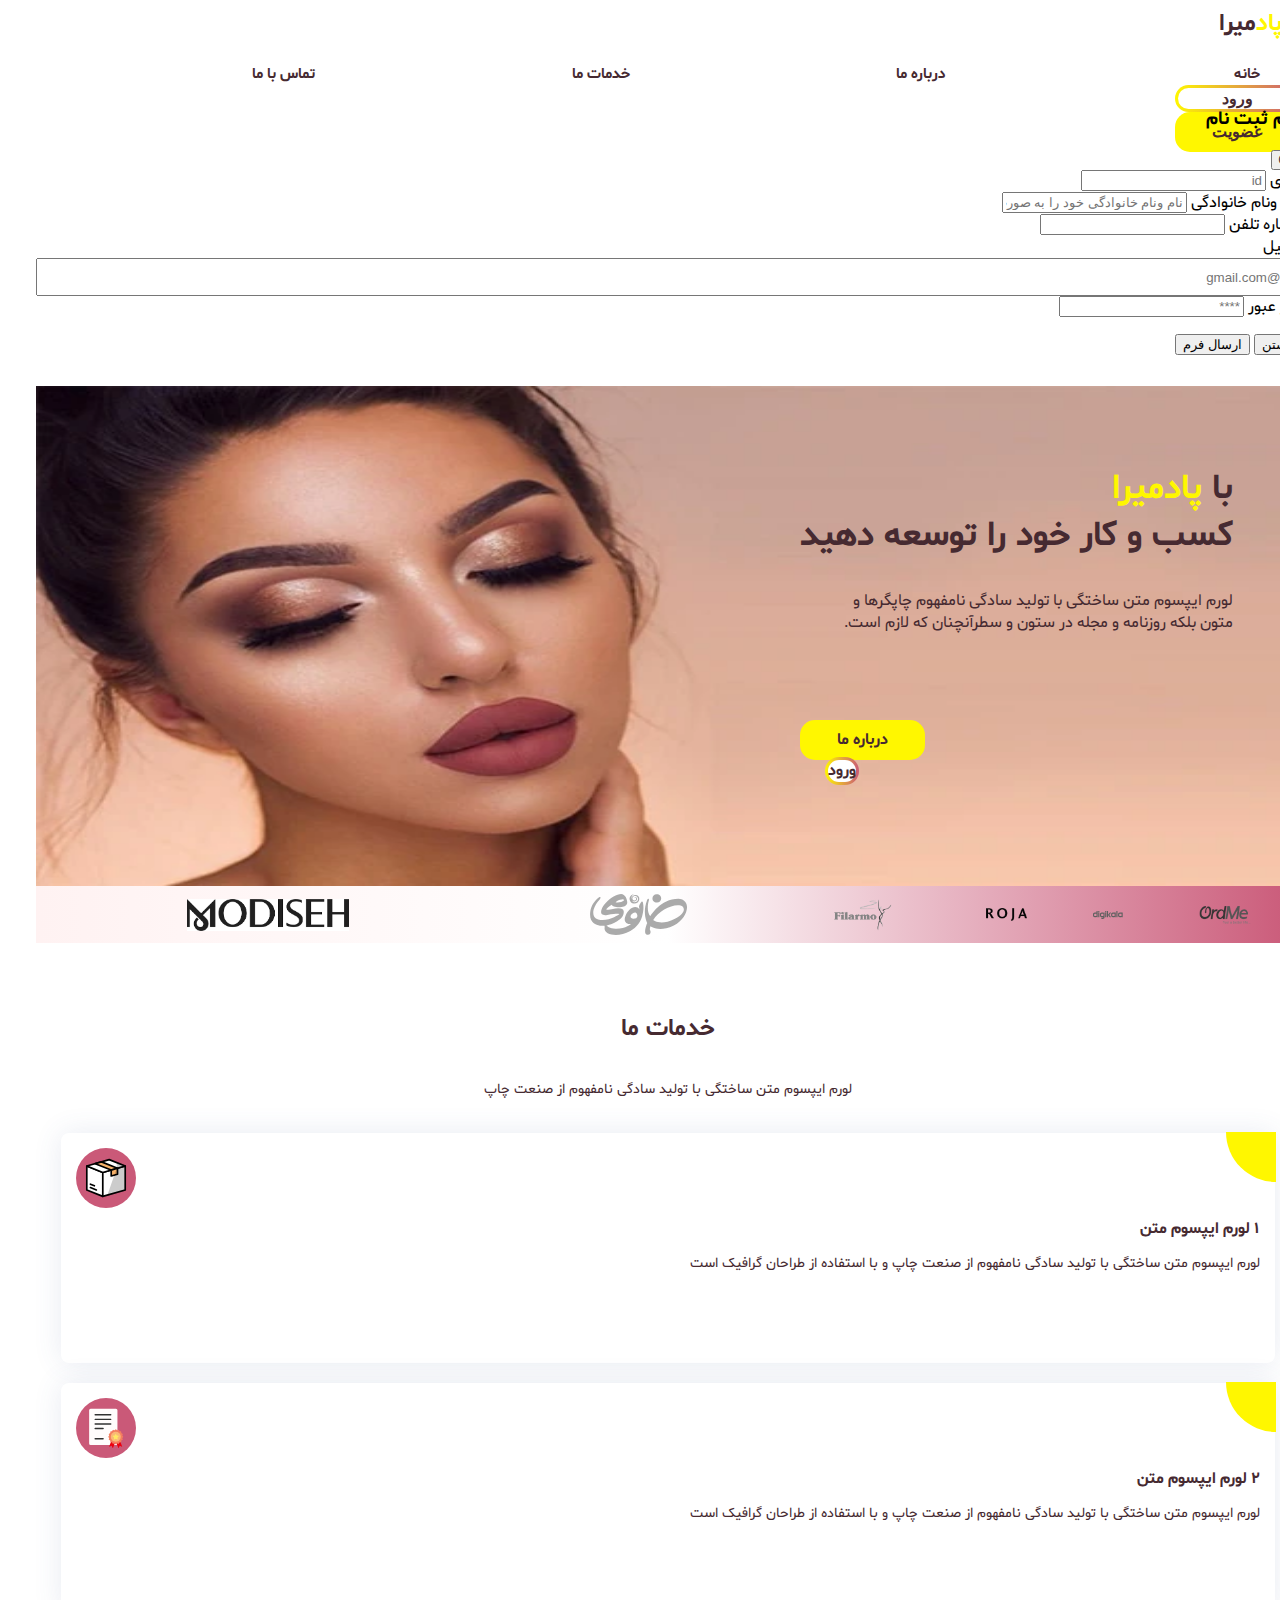
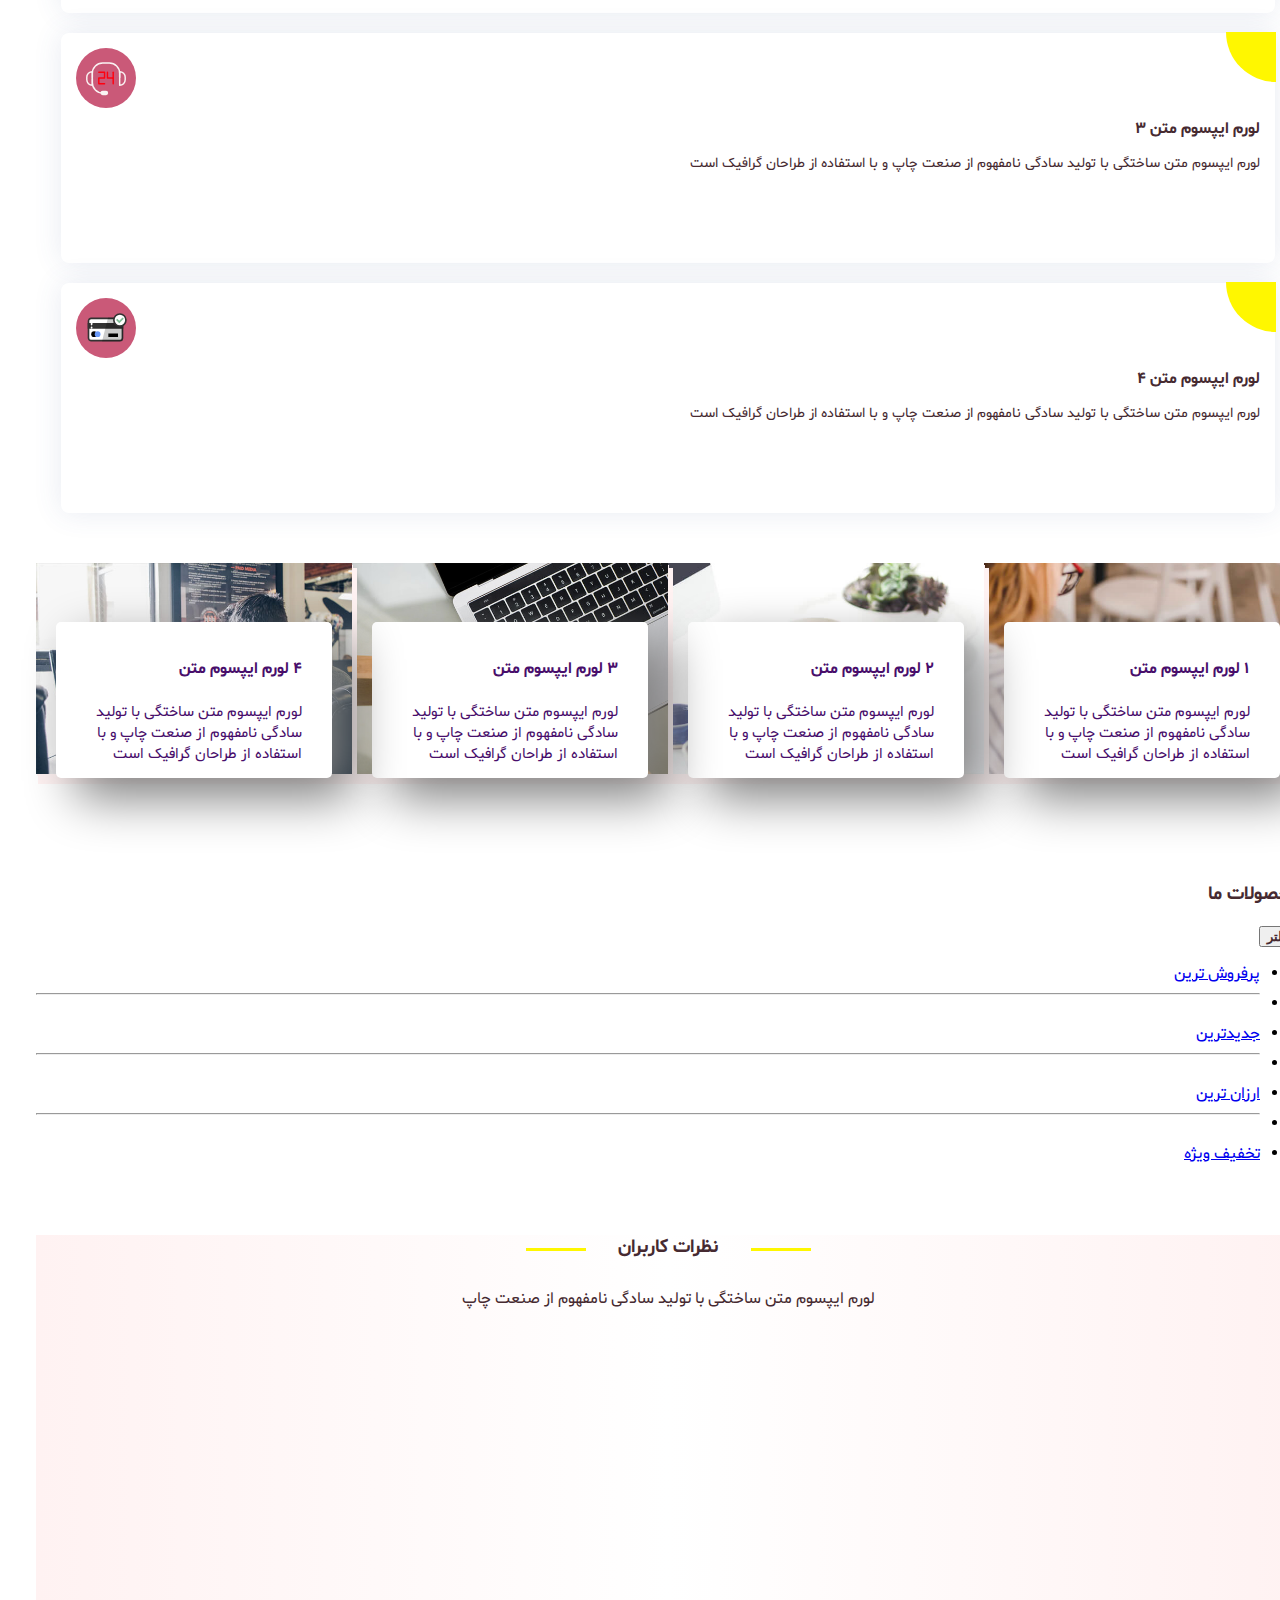
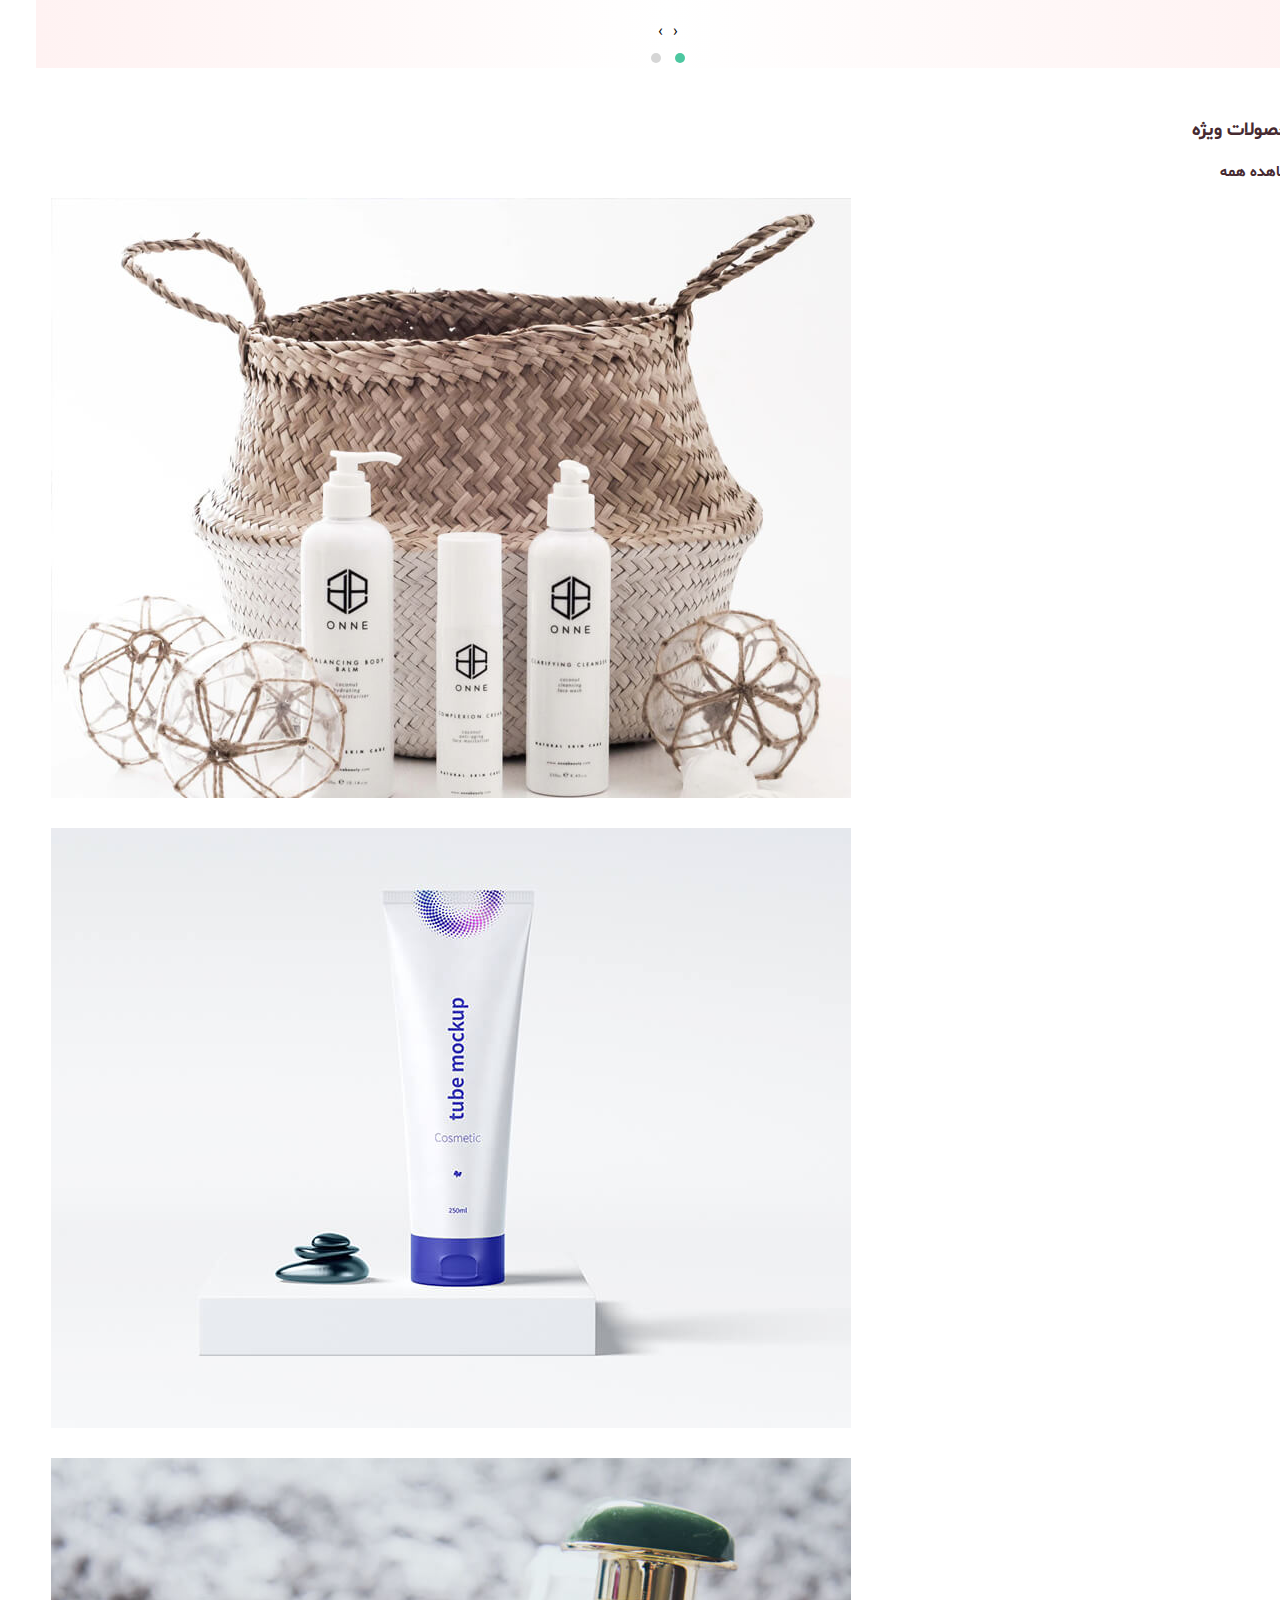
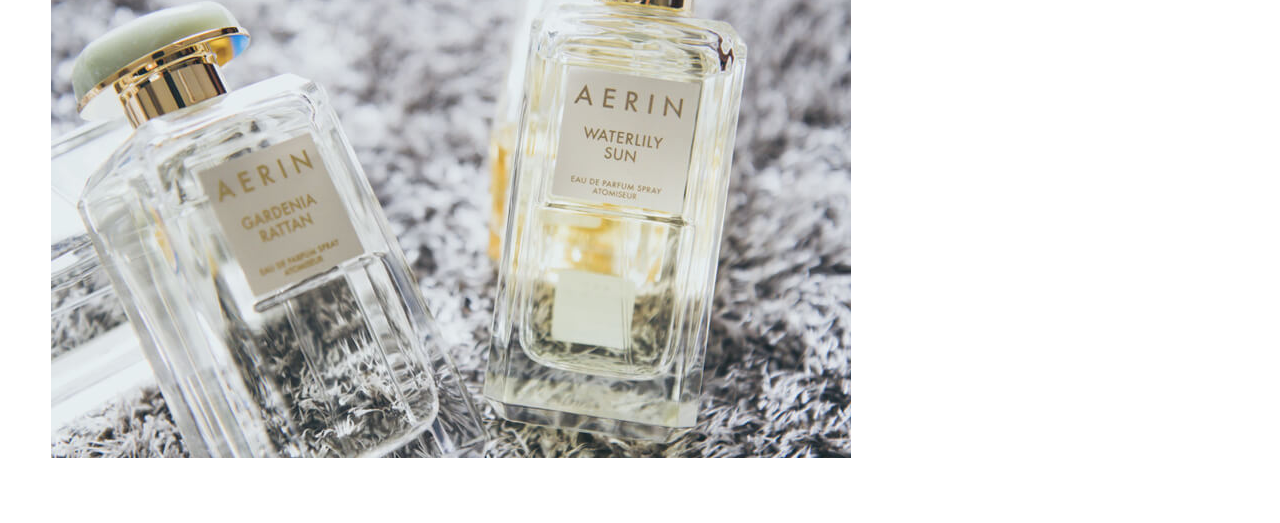
==== commit eae04a05: "new style" ====
--- a/index.html
+++ b/index.html
@@ -8,11 +8,12 @@
     <link rel="stylesheet" href="https://cdn.jsdelivr.net/npm/bootstrap-icons@1.3.0/font/bootstrap-icons.css">
     
     <link rel="stylesheet" href="https://cdnjs.cloudflare.com/ajax/libs/animate.css/4.1.1/animate.min.css"/>
-    
-    <link rel="stylesheet" href="bootstrap-5.0.2-dist/css/bootstrap.rtl.min.css">
-    <link rel="stylesheet" href="bootstrap-5.0.2-dist/css/bootstrap-utilities.rtl.min.css">
-    <script src="bootstrap-5.0.2-dist/js/bootstrap.min.js"></script>
-    <script src="bootstrap-5.0.2-dist/js/bootstrap.bundle.min.js"></script>
+    <link rel="stylesheet" href="carousel/OwlCarousel2-develop/OwlCarousel2-develop/dist/assets/owl.carousel.min.css">
+    <link rel="stylesheet" href="carousel/OwlCarousel2-develop/OwlCarousel2-develop/dist/assets/owl.theme.default.min.css">
+    <link rel="stylesheet" href="carousel/OwlCarousel2-develop/OwlCarousel2-develop/dist/assets/owl.theme.green.min.css">
+    <script  src="carousel/OwlCarousel2-develop/OwlCarousel2-develop/docs_src/assets/vendors/jquery.min.js"></script>
+    <script src="carousel/OwlCarousel2-develop/OwlCarousel2-develop/dist/owl.carousel.min.js"></script>
+    <script src="carousel/runOwl.js"></script>
     <link rel="stylesheet" href="font/newFont.css">
     <link rel="stylesheet" href="newStyle.css">
     <link rel="stylesheet" href="responsive/responsive.css">
@@ -135,7 +136,7 @@
                 </section>
             </section>
             <section class="main-img">
-                <img src="img/header/slied-head2.jpg">
+                <img src="img/header/makeup-img-main.webp">
             </section>
         </section>
     </section>
@@ -937,44 +938,40 @@
                     <h3>نظرات کاربران</h3>
                     <p>لورم ایپسوم متن ساختگی با تولید سادگی نامفهوم از صنعت چاپ</p>
                 </section>
-                <section id="carousel-comments" class="carousel slide carousel-fade" data-bs-ride="carousel">
-               
-                
-                        <section class="carousel-inner ">
-                            <section class="carousel-item  active">
-                                <section class="d-flex">
-                                
-                            <section class="comment-box">
-                                <section class="information-comment d-flex">
-                            <section class="img-comment">
-                                <img src="img/comment/testimonials-4.jpg"></section>
-                            <section class="title-comment">
-                                <h5>بهزاد نعمتی</h5>
-                                <caption>استاد دوره</caption>
-                            </section>
+                <section id="carousel-comments" class="owl-carousel owl-theme owl-loaded">
+                    <div class="owl-stage-outer">
+                        <div class="owl-stage">
+                            <div class="owl-item">
+                                <section class="comment-box">
+                                    <section class="information-comment d-flex">
+                                <section class="img-comment">
+                                    <img src="img/comment/testimonials-4.jpg"></section>
+                                <section class="title-comment">
+                                    <h5>بهزاد نعمتی</h5>
+                                    <caption>استاد دوره</caption>
                                 </section>
-                            <section class="text-comment">
-                                <p>لورم ایپسوم متن ساختگی با تولید سادگی نامفهوم از صنعت چاپ و با استفاده از طراحان گرافیک است</p>
-                            </section>
-                        </section>
-                            <section class="comment-box">
-                          <section class="d-flex">
-                            <section class="img-comment">
-                                <img src="img/comment/testimonials-3.jpg"></section>
-                            <section class="title-comment">
-                                <h5>یاسمن براتی</h5>
-                                <caption>هنرجو</caption>
-                            </section>
+                                    </section>
+                                <section class="text-comment">
+                                    <p>لورم ایپسوم متن ساختگی با تولید سادگی نامفهوم از صنعت چاپ و با استفاده از طراحان گرافیک است</p>
                                 </section>
-                            <section class="text-comment">
-                                <p>لورم ایپسوم متن ساختگی با تولید سادگی نامفهوم از صنعت چاپ و با استفاده از طراحان گرافیک است</p>
-                            </section>
-                        </section>
-                                </section>
-                            
-                        </section>                     
-                            <section class="carousel-item ">
-                                <section class="d-flex">
+                            </section>
+                            </div>
+                            <div class="owl-item">
+                                <section class="comment-box">
+                                    <section class="d-flex">
+                                      <section class="img-comment">
+                                          <img src="img/comment/testimonials-3.jpg"></section>
+                                      <section class="title-comment">
+                                          <h5>یاسمن براتی</h5>
+                                          <caption>هنرجو</caption>
+                                      </section>
+                                          </section>
+                                      <section class="text-comment">
+                                          <p>لورم ایپسوم متن ساختگی با تولید سادگی نامفهوم از صنعت چاپ و با استفاده از طراحان گرافیک است</p>
+                                      </section>
+                                  </section>
+                            </div>
+                            <div class="owl-item">
                             <section class="comment-box">
                                 <section class="information-comment d-flex">
                             <section class="img-comment">
@@ -988,36 +985,26 @@
                                 <p>لورم ایپسوم متن ساختگی با تولید سادگی نامفهوم از صنعت چاپ و با استفاده از طراحان گرافیک است</p>
                             </section>
                         </section>
-                            <section class="comment-box">
-                                <section class="information-comment d-flex">
-                            <section class="img-comment">
-                                <img src="img/comment/testimonials-1.jpg"></section>
-                            <section class="title-comment">
-                                <h5>بهزاد نعمتی</h5>
-                                <caption>استاد دوره</caption>
-                            </section>
+                            </div>
+                            <div class="owl-item">
+                                <section class="comment-box">
+                                    <section class="information-comment d-flex">
+                                <section class="img-comment">
+                                    <img src="img/comment/testimonials-1.jpg"></section>
+                                <section class="title-comment">
+                                    <h5>بهزاد نعمتی</h5>
+                                    <caption>استاد دوره</caption>
                                 </section>
-                            <section class="text-comment">
-                                <p>لورم ایپسوم متن ساختگی با تولید سادگی نامفهوم از صنعت چاپ و با استفاده از طراحان گرافیک است</p>
-                            </section>
-                        </section>
+                                    </section>
+                                <section class="text-comment">
+                                    <p>لورم ایپسوم متن ساختگی با تولید سادگی نامفهوم از صنعت چاپ و با استفاده از طراحان گرافیک است</p>
+                                </section>
+                            </section>
+                            </div>
+                        </div>  
+                    </div>                 
                        </section>
-                            
-                        </section>
-                    </section>
-<!--
-                    <a class="carousel-control-next" href="#carousel-comment" role="button" data-bs-slide="next">
-                <span class="carousel-control-next-icon" aria-hidden="true"></span>
-                <span class="sr-only"></span>
-            </a>
-            <a class="carousel-control-prev" href="#carousel-comment" role="button" data-bs-slide="prev">
-            <span class="carousel-control-prev-icon" aria-hidden="true"></span>
-            <span class="sr-only"></span>
-            </a>
--->
-                 
-                </section>
-            </section>
+                </section>
     </section>
     <!--    special product-->
         <section class="special-product mt-5">
@@ -1071,5 +1058,9 @@
                 </section>
             </section>
         </section>
+        <!-- footer -->
+        <footer>
+
+        </footer>
     </body>
 </html>--- a/newStyle.css
+++ b/newStyle.css
@@ -3,15 +3,13 @@
     direction: rtl;
     font-family: Shabnam;
 }
-/*
-Azure color
-#e76f3d
-#feab6b
-#f3e9e7
-#9bcfe0
-#00a7c7
-#311002
-*/
+:root{
+    --first-color: #96424c;
+    --scond-color: #462a31;
+    --third-color: #ca5978;
+    --fourth-color: #fff2f2;
+    --fifth-color: #fff700;
+}
 /*header*/
 header{
     direction: rtl;
@@ -32,10 +30,10 @@
     align-items: center;
 }
 .header-logo h2 span:first-child{
-    color: #e76f3d;
+    color: var(--fifth-color);
 }
 .header-logo h2 span:last-child{
-    color: #311002;
+    color: var(--scond-color);
 }
 .header-menu,
 .header-buttons{
@@ -48,10 +46,7 @@
     align-items: center;
     list-style-type: none;
     margin: 0px;
-/*
-    max-width: 700;
-    overflow-x: scroll;
-*/
+
 }
 .header-menu .menu-item{
     width: 20%;
@@ -59,30 +54,13 @@
 }
 .header-menu .menu-item .menu-link{
     text-decoration: none;
-    color: #311002;
+    color: var(--scond-color);
     font-weight: 600;
     font-size: 15px;
     margin-left: 10px;
     width: 100%;
     height: 40px;
 }
-/*
-.header-menu .menu-item .menu-link::after{
-    content: "";
-    width: 0%;
-    height: 2px;
-    position: absolute;
-    background-color: #311002;
-    top: 65px;
-    margin-right: -55px;
-    transition: .7s ease;
-}
-.header-menu .menu-item .menu-link:hover::after{
-    width: 4%;
-    justify-content: center;
-    align-items: center;
-}
-*/
 .header-buttons{
     align-items: center;
     justify-content: end;
@@ -91,7 +69,7 @@
 .main-link .login{
     width: 125px;
     border: 3.5px transparent solid;
-    background-image: linear-gradient(white,white), linear-gradient(to right,#feab6b,#9bcfe0);
+    background-image: linear-gradient(white,white), linear-gradient(to right,var(--fifth-color),var(--third-color));
     background-clip:padding-box, border-box;
     background-origin: border-box;
     border-radius: 15px;
@@ -99,17 +77,16 @@
     font-size: 16px;
     transition: .7s ease;
     margin-left: 25px;
-    color: #311002;
+    color: var(--scond-color);
 }
 .header-buttons  .member,
 .main-link .about{
-/*    background: linear-gradient(to right,#311002,#e76f3d);*/
-    background-color: #feab6b;
+    background-color: var(--fifth-color);
     border: none;
     border-radius: 15px;
     width: 125px;
     height: 40px;
-    color: #311002;
+    color: var(--scond-color);
     font-weight: 700;
     font-size: 16px;
     display: flex;
@@ -118,7 +95,7 @@
 }
 .header-buttons  .login:hover,
 .main-link .login:hover{
-   background: linear-gradient(#feab6b,#feab6b);;
+   background: linear-gradient(var(--fifth-color),var(--fifth-color));;
     opacity: 7;
     color: white;
 }
@@ -130,39 +107,48 @@
     direction: rtl;
     
 }
+.information{
+    position: relative;
+}
 .main-information{
-    margin-top: 40px;
+    position: absolute;
+    z-index: 1;
+    top: 50px;
+    right: 67px;
 }
 .main-information section h2{
     margin: 30px 0;
     font-weight: 600;
     font-size: 35px;
-    color: #311002;
+    color: var(--scond-color);
 }
 .main-information section h2 span{
-    color: #feab6b ;
+    color: var(--fifth-color) ;
 }
 .main-information section p{
     width: 400px;
     height: 100px;
     font-weight: 400;
     font-size: 16px;
-    color: #311002;
+    color: var(--scond-color);
 }
 .main-information .main-link{
     list-style-type: none;
     margin: 30px auto;
     direction: ltr;
 }
+.main-img{
+    width: 100%;
+    height: 500px;
+}
 .main-img img{
-/*    display: none;*/
-    width: 400px;
-    height: 400px;
-    margin: 0 350px 20px 0;
+    position: relative;
+    width: 100%;
+    height: 100%;
 }
 /*affiliate shop*/
 .main-logo{
-    background-image: linear-gradient(to right,#f3e9e7,white,rgba(155, 207, 224, 0.72));
+    background-image: linear-gradient(to right,var(--fourth-color),white,var(--third-color));
 }
 .main-logo section{
     width: 100%;
@@ -203,12 +189,12 @@
 }
 .service-title h2{
     font-weight: 800;
-    color: #311002;
+    color: var(--scond-color);
 }
 .service-title p{
     font-weight: 400;
     font-size: 14px;
-    color: #311002;
+    color: var(--scond-color);
 }
 .service-item .service-box{
     margin: 20px 25px 0;
@@ -225,7 +211,7 @@
 .service-item .service-box::before{
     content: "";
     position: absolute;
-    background-color:  #9bcfe0;
+    background-color: var(--fifth-color);
     border-radius: 0 0 0 50px;
     width: 50px;
     height: 50px;
@@ -235,7 +221,7 @@
     transition: 0.7s ease;
 }
 .service-item .service-box:hover::before{
-    background-color: #9bcfe0;
+    background-color: var(--fifth-color);
     width: 100%;
     height: 100%;
     top: 0px;
@@ -249,18 +235,18 @@
     font-size: 16px;
     direction: rtl;
     margin: 10px 0;
-    color: #311002;
+    color: var(--scond-color);
 }
 .service-box-text p{
     direction: rtl;
-    color: #311002;
+    color: var(--scond-color);
 }
 .service-box .service-icon img{
     display: inline-block;
     width: 60px;
     height: 60px;
     font-size: 40px;
-    background-color: #9bcfe0;
+    background-color: var(--third-color);
     color: white;
     border-radius: 35px;
 }
@@ -271,7 +257,7 @@
 .service-box-text{
     font-weight: 400;
     font-size: 14px;
-    color: #311002;
+    color: var(--scond-color);
 }
 /*services-card*/
 .services-items{
@@ -322,7 +308,7 @@
 }
 .services-card .card:hover .card-body{
     z-index: 10;
-    color: #311002;
+    color: var(--scond-color);
     background: white;
     padding: 15px 30px;
     border-radius: 5px;
@@ -340,12 +326,12 @@
     font-weight: 500;
 }
 .services-card .card:hover .card-body .card-text{
-    color: #311002;
+    color: var(--scond-color);
 }
 .card:hover{
-    box-shadow: 5px 5px #f3e9e7,
-                2px 10px #f3e9e7,
-                1px 2px #f3e9e7;
+    box-shadow: 5px 5px var(--fourth-color),
+                2px 10px var(--fourth-color),
+                1px 2px var(--fourth-color);
 }
 /*product card*/
 .product-filter{
@@ -360,10 +346,11 @@
 .product-top section:first-child h3,
 .product-top section:last-child button{
     font-weight: 600;
+    color: var(--scond-color);
 }
 .card .card-header,
 .card-body .card-text{
-    color: #311002;
+    color: var(--scond-color);
     font-size: 15px;
     font-weight: 600;
 }
@@ -390,7 +377,7 @@
     text-decoration: line-through;
 }
 .card .card-body .card-text a{
-    border: 1px #e76f3d solid;
+    border: 1px var(--fifth-color) solid;
     border-radius: 100%;
     width: 40px;
     height: 40px;
@@ -399,7 +386,7 @@
     align-items: baseline;
 }
 .card .card-body .card-text a:hover{
-    background-color: #e76f3d;
+    background-color: var(--fifth-color);
     color: white;
 }
 .card .card-body .card-text a i{
@@ -410,25 +397,6 @@
     margin: 30px 50px;
 }
 
-/*
-.favorite-product:hover::after{
-    color: red;
-}
-.favorite-product::after {
-    font-family: 'FontAwesome';
-    content: '\f08a';
-}
-.favorite-product{
-    position: absolute;
-    top: 50px;
-    right: 15px;
-    color: #b9b4c7;
-    width: 30px;
-    height: 30px;
-    visibility: visible;
-    opacity: 0;
-}
-*/
 .product-bubble {
     position: absolute;
     top: 8px;
@@ -474,12 +442,12 @@
     border-bottom-left-radius: 0; 
 }
 .page-item.active .page-link{
-    color: #311002;
+    color: var(--scond-color);
     background-color: rgba(254, 171, 107, 0.81);
     border-color: rgba(254, 171, 107, 0.81);
 }
 .page-link{
-    color: #311002;
+    color: var(--scond-color);
 }
 /*special product*/
 .special-product{
@@ -504,11 +472,11 @@
 }
 .special-product .special-title h3{
     font-weight: 800;
-    color: #311002
+    color: var(--scond-color)
 }
 .special-product .special-title a{
     text-decoration: none;
-    color: #311002;
+    color: var(--scond-color);
     font-weight: 600;
     font-size: 15px;
 }
@@ -549,14 +517,11 @@
 } 
 /*comment*/
 .comments{
-    background-color: rgba(155, 207, 224, 0.16);
+    background-image: linear-gradient(to right,var(--fourth-color),white,var(--fourth-color));
     align-items: center;
     justify-content: center;
     margin-top: 70px;
     height: auto;
-}
-.carousel-comment{
-    position: relative;
 }
 .comments .title{
     display: inline-block;
@@ -571,6 +536,7 @@
     justify-content: center;
     align-items: center;
     padding: 0px 0px 10px 0px;
+    color: var(--scond-color);
 }
 .comments .title h3::after{
      position: absolute;
@@ -579,7 +545,7 @@
     height: 3px;
     margin-top: 5px;
     margin-left: 225px;
-    background-color: #feab6b;
+    background-color: var(--fifth-color);
 }
 .comments .title h3::before{
     position: absolute;
@@ -588,23 +554,9 @@
     height: 3px;
     margin-top: 5px;
     margin-right: 225px;
-    background-color: #feab6b;
-}
-.carousel-item{
-    justify-content: space-between;
-    float: left;
-    transition: 0.7s ease;
-}
-.carousel-item.active{
-    animation-name: slideOutLeft;
-    animation-duration: 2s;
-
-}
-.carousel-item.active{
-    margin: 0;
-}
-
-.carousel-item .comment-box{
+    background-color: var(--fifth-color);
+}
+.comment-box{
     direction: ltr;
     width: 40%;
     background-color: #ffffff;
@@ -619,7 +571,7 @@
 }
 .comment-box .title-comment{
     margin: 40px 0 0 15px;
-    color: #311002;
+    color: var(--scond-color);
     font-weight: 500;
     font-size: 10px;
 }
@@ -635,17 +587,3 @@
     font-size: 13px;
     font-weight: 500;
 }
-.carousel-comment .carousel-control-next{
-    background-color: #eff7fa;
-    right: 0;
-    width: 30px;
-    height: 30px;
-    top: 40%;
-}
-.carousel-comment .carousel-control-prev{
-    background-color: #eff7fa;
-    left: 0;
-    width: 30px;
-    height: 30px;
-    top: 40%
-}
--- a/responsive/responsive.css
+++ b/responsive/responsive.css
@@ -1,13 +1,10 @@
 @media only screen and (max-width:1440px){
     
-    header{
-        width: calc(100% - 140px);
-        
-    }
+
     .information{
-        width: calc(100% - 140px);
+        /* width: calc(100% - 140px); */
         max-width: 100%;
-        margin-right: 100px;
+        /* margin-right: 100px; */
         display: flex;
         justify-content: center;
         align-items: flex-start;
@@ -46,15 +43,15 @@
     color: #480e6b;
 }
 .card{
-    box-shadow: 5px 5px #f3e9e7,
-                2px 10px #f3e9e7,
-                1px 2px #f3e9e7;
+    box-shadow: 5px 5px var(--fourth-color),
+                2px 10px var(--fourth-color),
+                1px 2px var(--fourth-color);
 }
     .pagination{
         padding-left: 380px;
     }
     .main-img img{
-        margin: 0px 150px 20px 0px;
+        /* margin: 0px 150px 20px 0px; */
     }
     .header-menu .menu-item{
         min-width: 25%; 
@@ -146,7 +143,7 @@
     }
     .special .sp-card .sp-body .card-icon{
         border: transparent;
-        color: #e76f3d;
+        color: var(--fifth-color);
     }
     .main-img img{
         margin: 10px 30px 10px 0px;
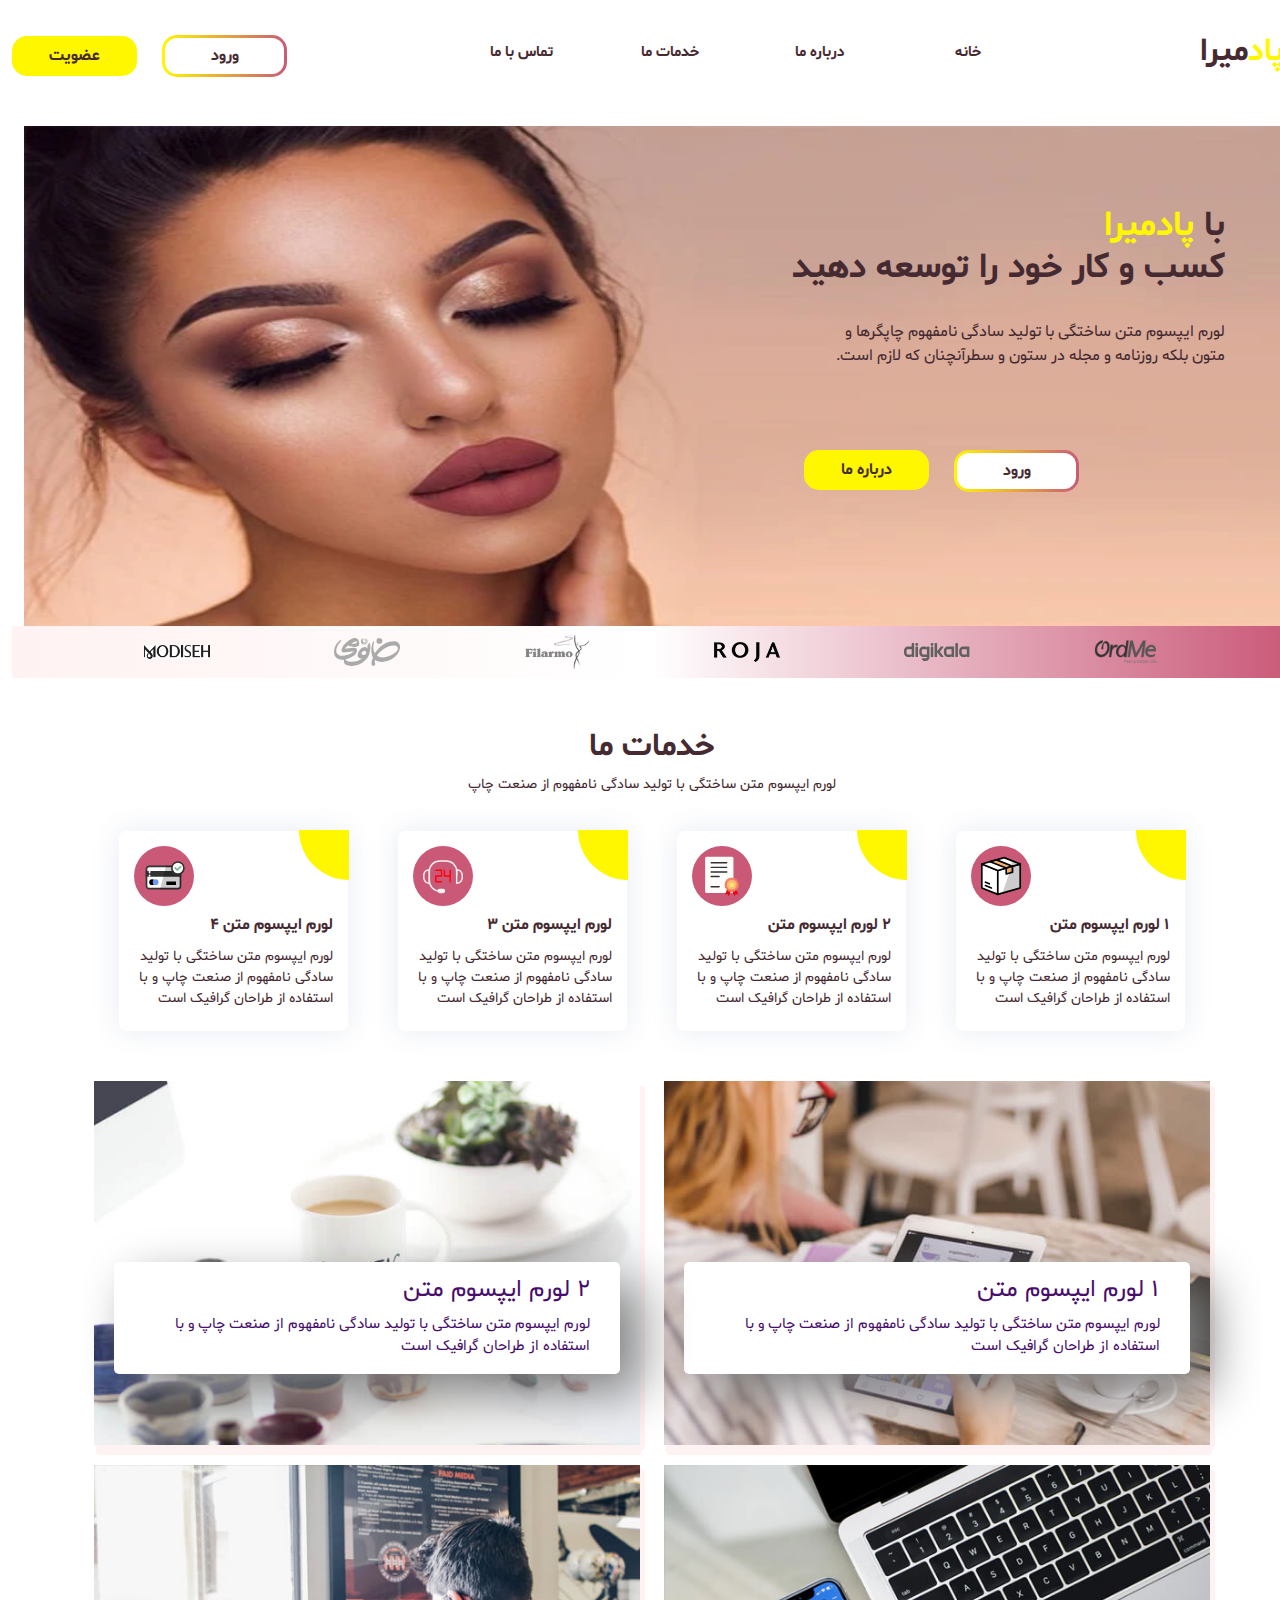
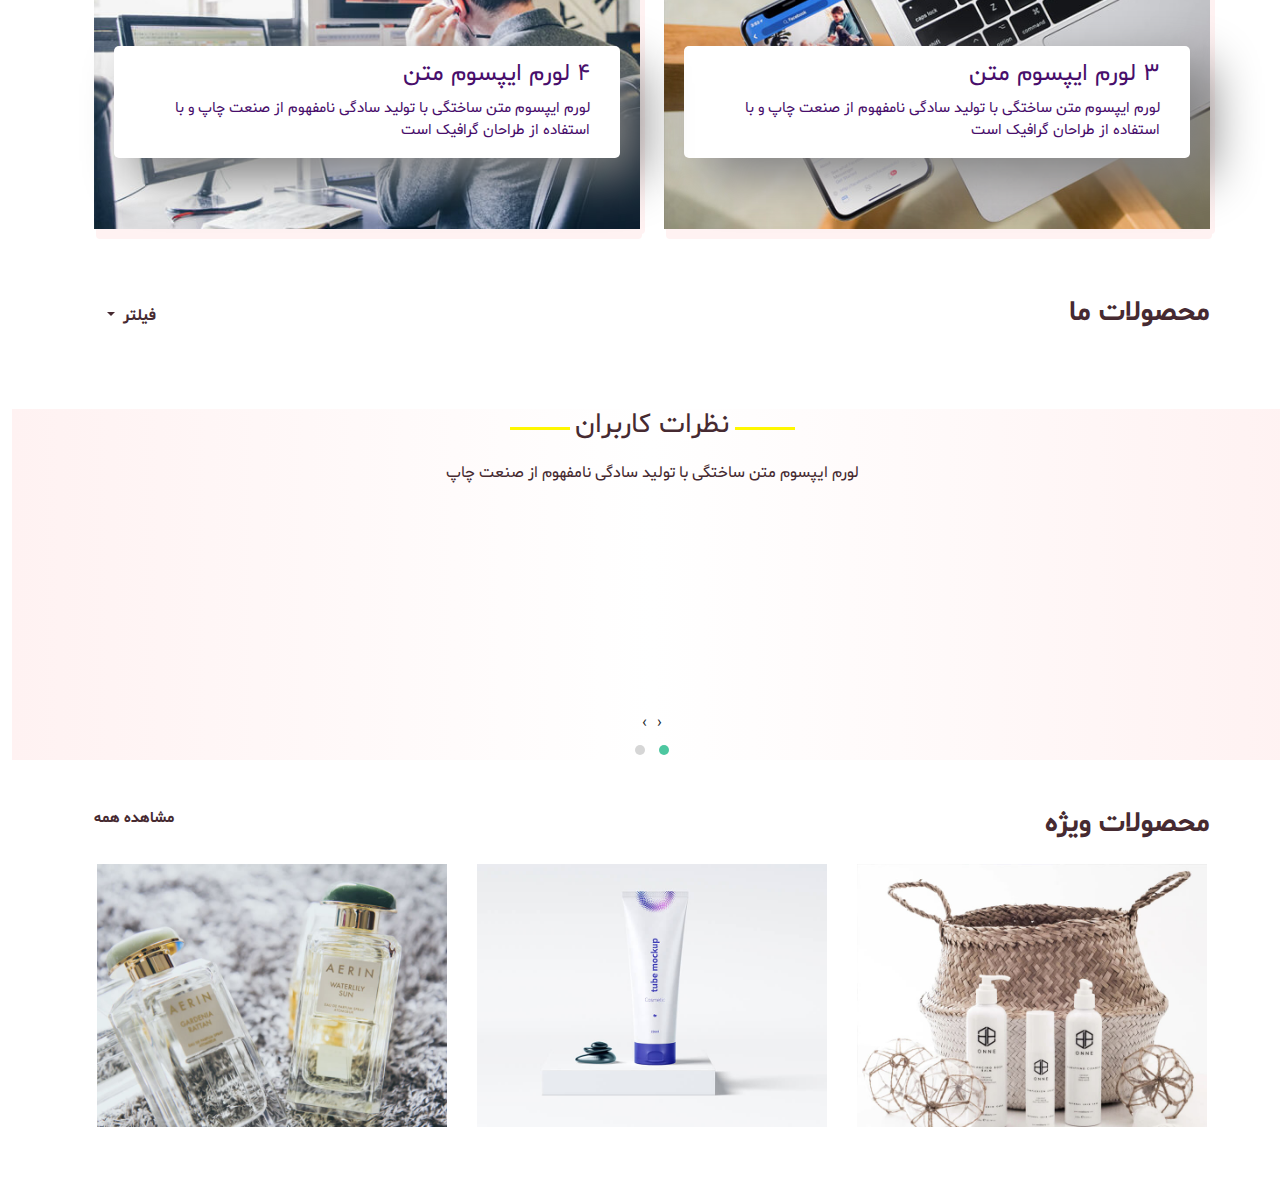
==== commit f4c93fd3: "new login file" ====
--- a/index.html
+++ b/index.html
@@ -8,6 +8,10 @@
     <link rel="stylesheet" href="https://cdn.jsdelivr.net/npm/bootstrap-icons@1.3.0/font/bootstrap-icons.css">
     
     <link rel="stylesheet" href="https://cdnjs.cloudflare.com/ajax/libs/animate.css/4.1.1/animate.min.css"/>
+    <link rel="stylesheet" href="bootstrap-5.0.2-dist/css/bootstrap.rtl.min.css">
+    <link rel="stylesheet" href="bootstrap-5.0.2-dist/css/bootstrap-utilities.rtl.min.css">
+    <script src="bootstrap-5.0.2-dist/js/bootstrap.min.js"></script>
+    <script src="bootstrap-5.0.2-dist/js/bootstrap.bundle.min.js"></script>
     <link rel="stylesheet" href="carousel/OwlCarousel2-develop/OwlCarousel2-develop/dist/assets/owl.carousel.min.css">
     <link rel="stylesheet" href="carousel/OwlCarousel2-develop/OwlCarousel2-develop/dist/assets/owl.theme.default.min.css">
     <link rel="stylesheet" href="carousel/OwlCarousel2-develop/OwlCarousel2-develop/dist/assets/owl.theme.green.min.css">
@@ -46,9 +50,9 @@
             </ul>
         </section>
                 <section class="header-buttons col-4 d-flex">
-                    <button class="btn login">
+                    <a class="btn login" href="Login/Login-index.html" target="">
                             ورود
-                    </button>
+                    </a>
                     <button class="btn member" data-bs-target="#login-form" data-bs-toggle="modal">
                         عضویت
                     </button>
@@ -56,7 +60,6 @@
             </section>
           </nav>
     </header>
-
     <!--    modal -->
     <section class="modal fade" id="login-form">
         <section class="modal-dialog modal-lg">
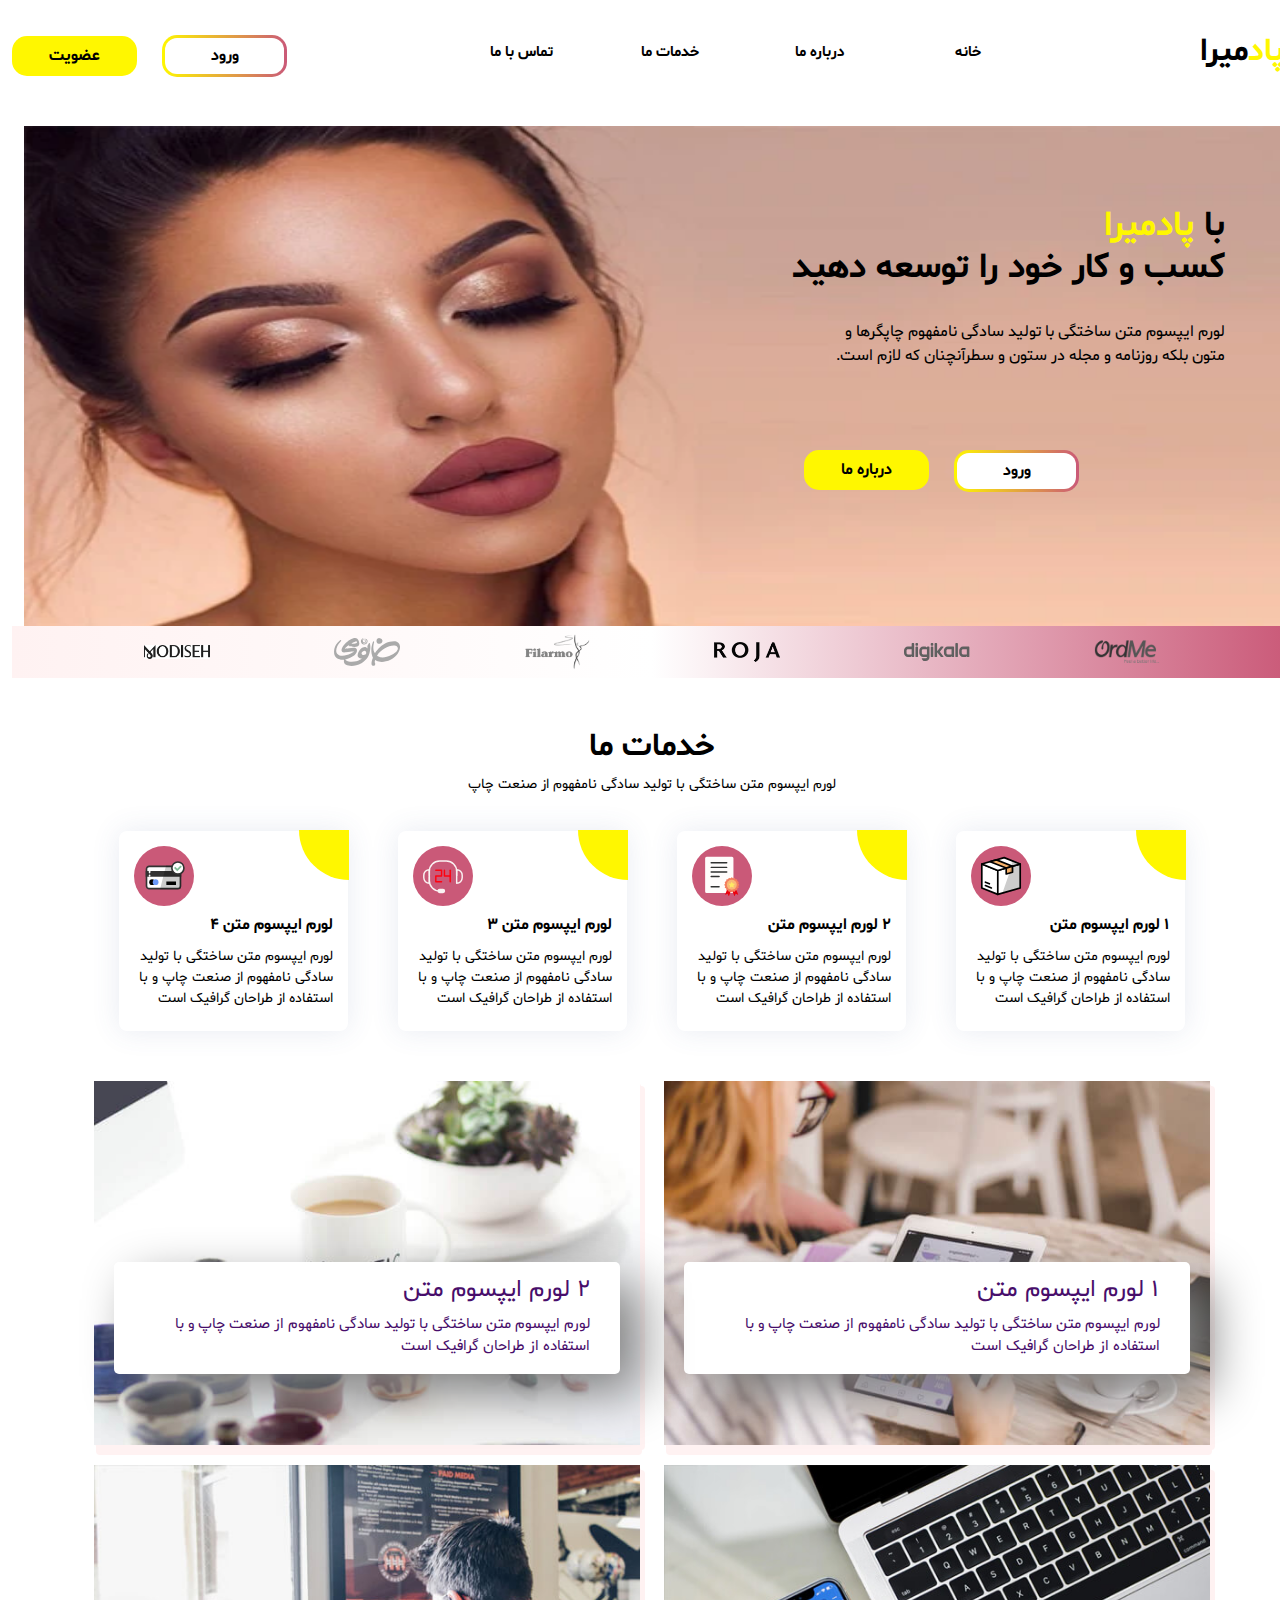
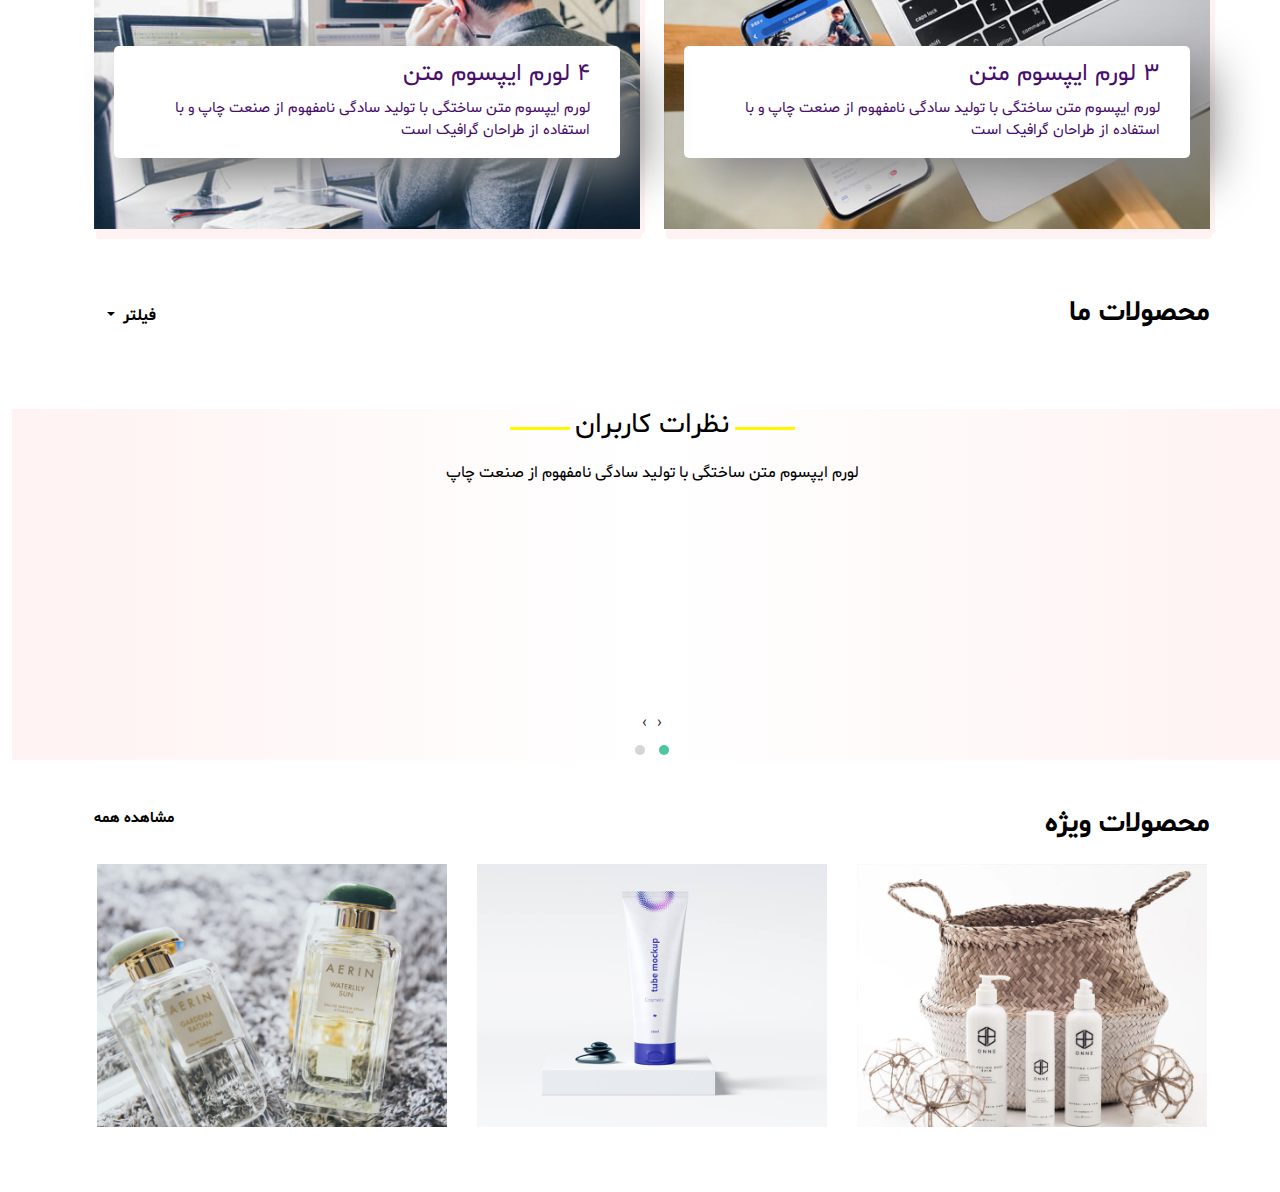
==== commit 79f35301: "new file" ====
--- a/index.html
+++ b/index.html
@@ -129,7 +129,7 @@
                             </a>
                         </li>
                         <li>
-                            <a class="btn active login" type="button">
+                            <a class="btn active login" type="button" href="Login/Login-index.html">
                             ورود
                             </a>
                         </li>
--- a/newStyle.css
+++ b/newStyle.css
@@ -5,7 +5,7 @@
 }
 :root{
     --first-color: #96424c;
-    --scond-color: #462a31;
+    --scond-color: #000;
     --third-color: #ca5978;
     --fourth-color: #fff2f2;
     --fifth-color: #fff700;
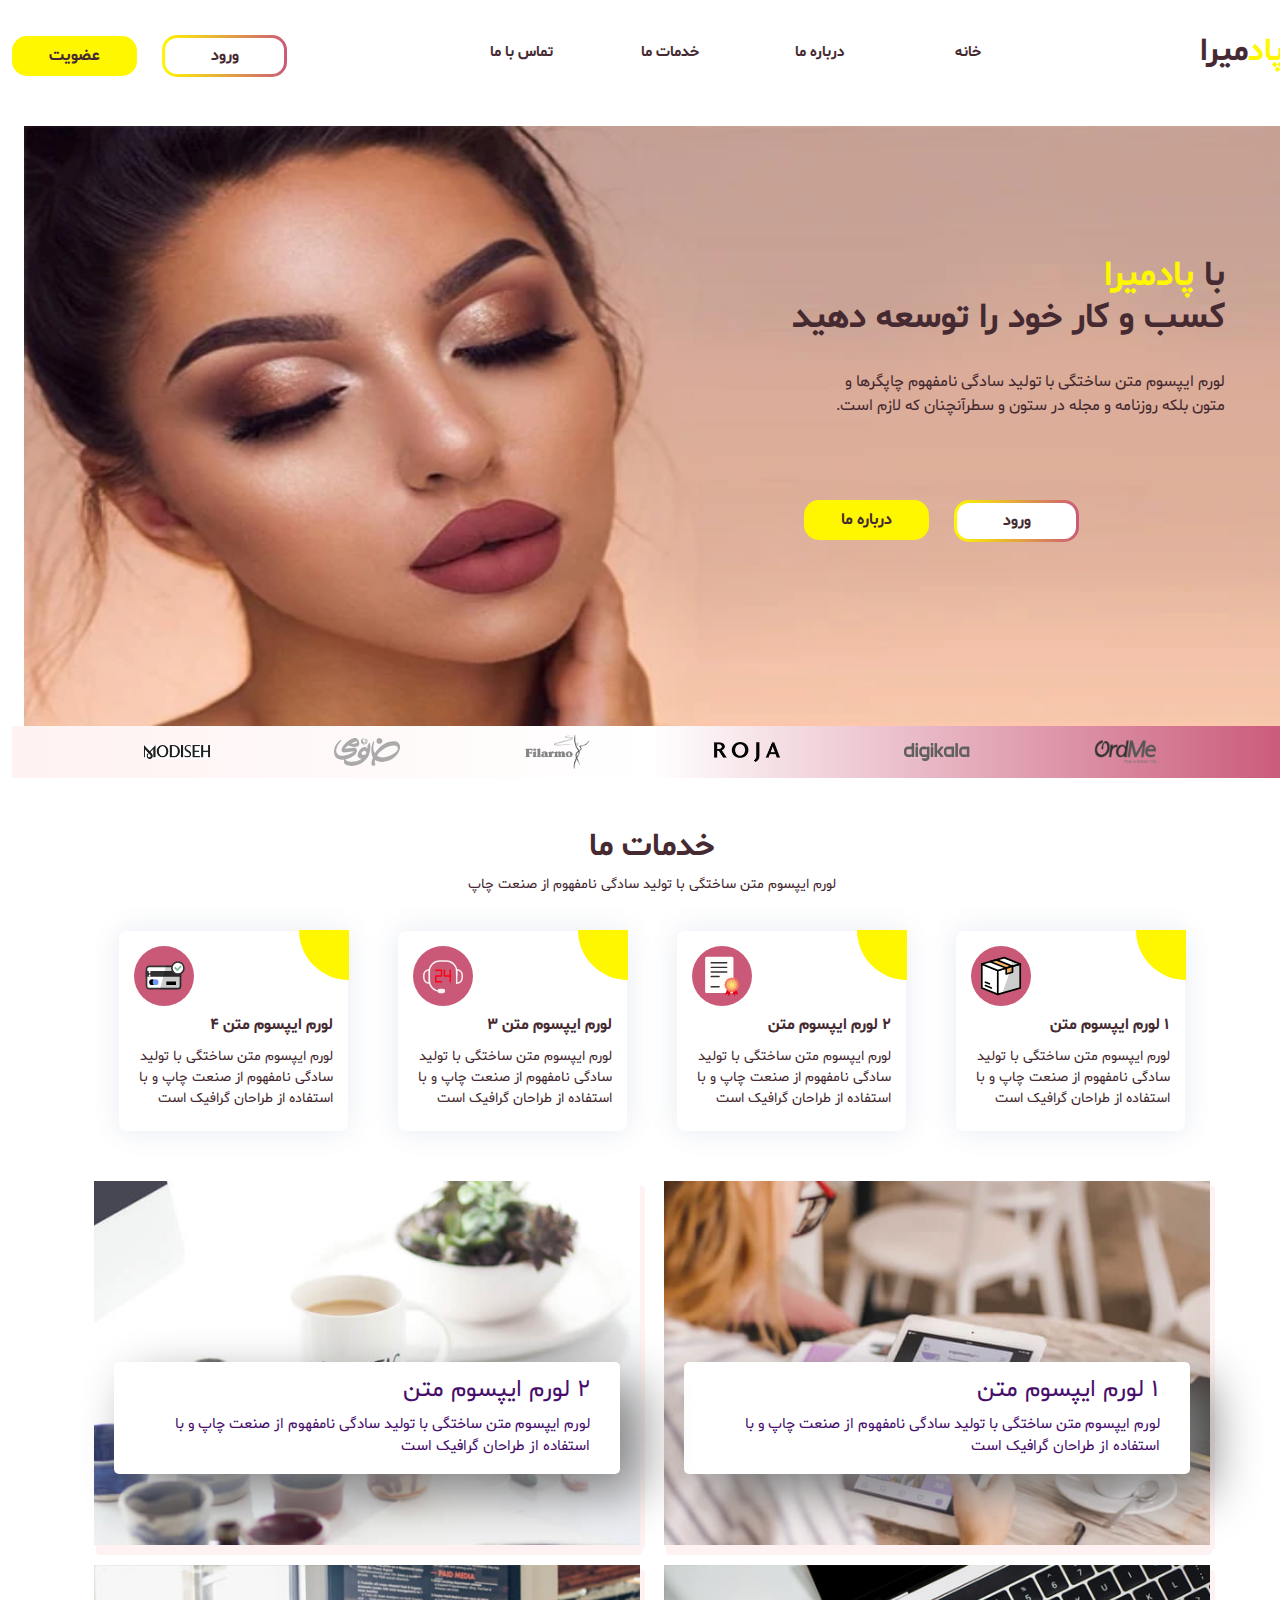
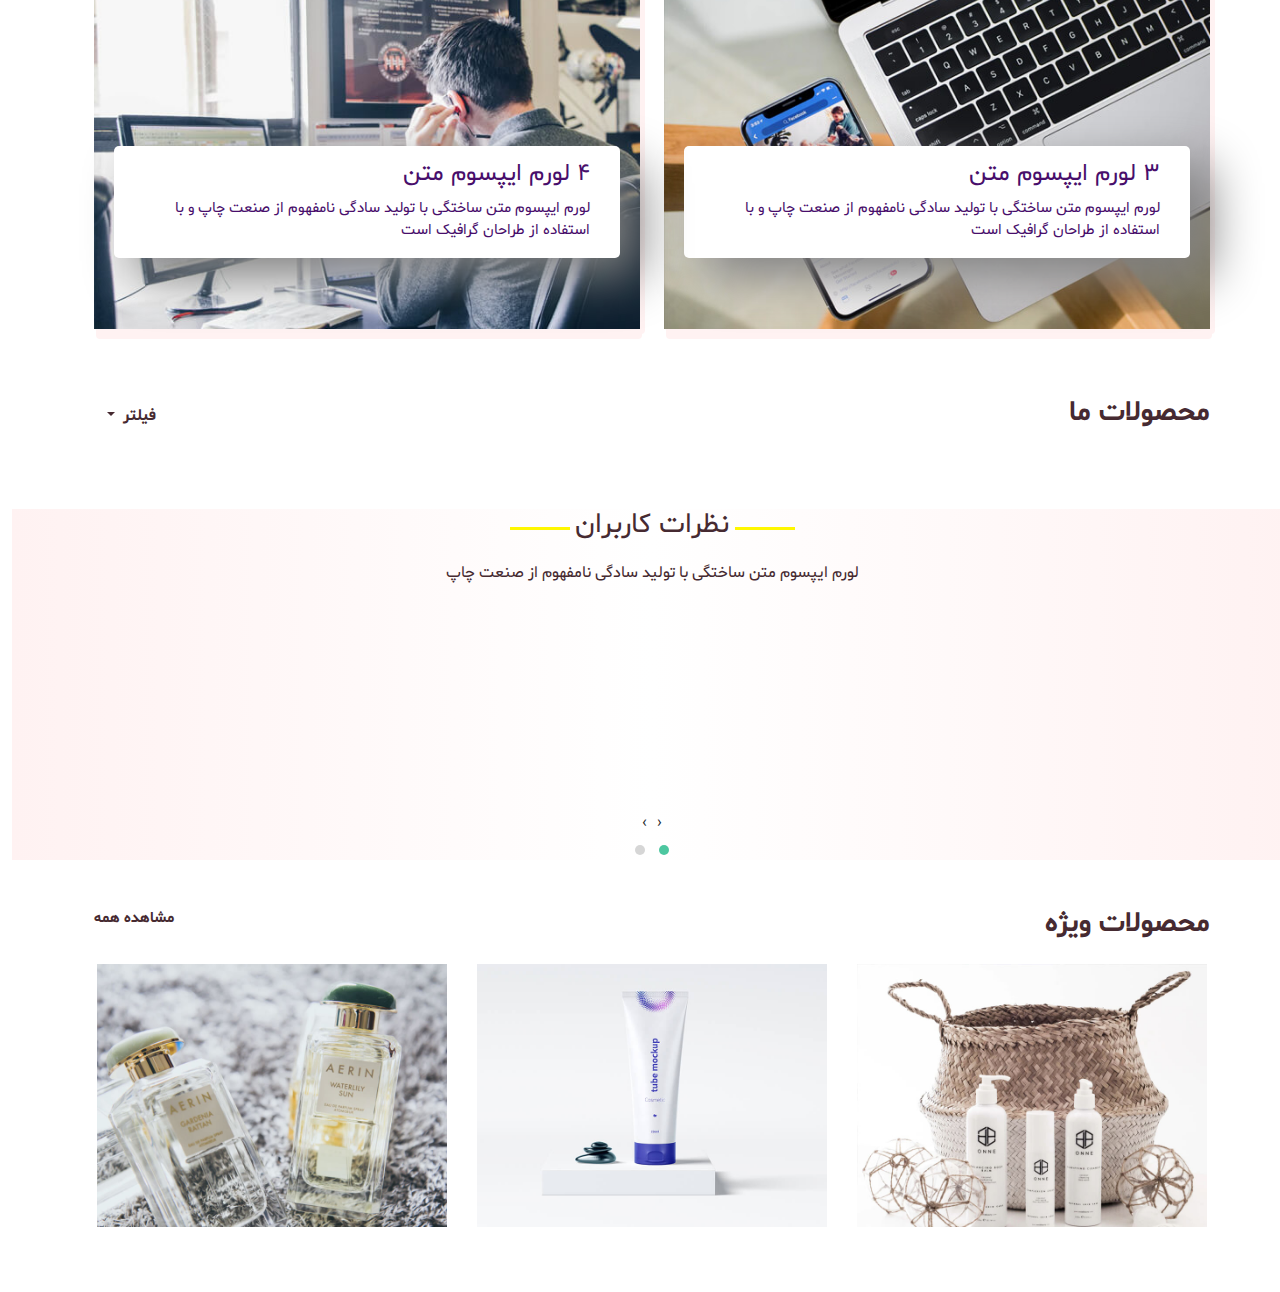
==== commit 74532379: "new file and style" ====
--- a/index.html
+++ b/index.html
@@ -1063,7 +1063,7 @@
         </section>
         <!-- footer -->
         <footer>
-
+            
         </footer>
     </body>
 </html>--- a/newStyle.css
+++ b/newStyle.css
@@ -5,7 +5,7 @@
 }
 :root{
     --first-color: #96424c;
-    --scond-color: #000;
+    --scond-color: #462a31;
     --third-color: #ca5978;
     --fourth-color: #fff2f2;
     --fifth-color: #fff700;
@@ -113,7 +113,7 @@
 .main-information{
     position: absolute;
     z-index: 1;
-    top: 50px;
+    top: 100px;
     right: 67px;
 }
 .main-information section h2{
@@ -139,7 +139,7 @@
 }
 .main-img{
     width: 100%;
-    height: 500px;
+    height: 600px;
 }
 .main-img img{
     position: relative;
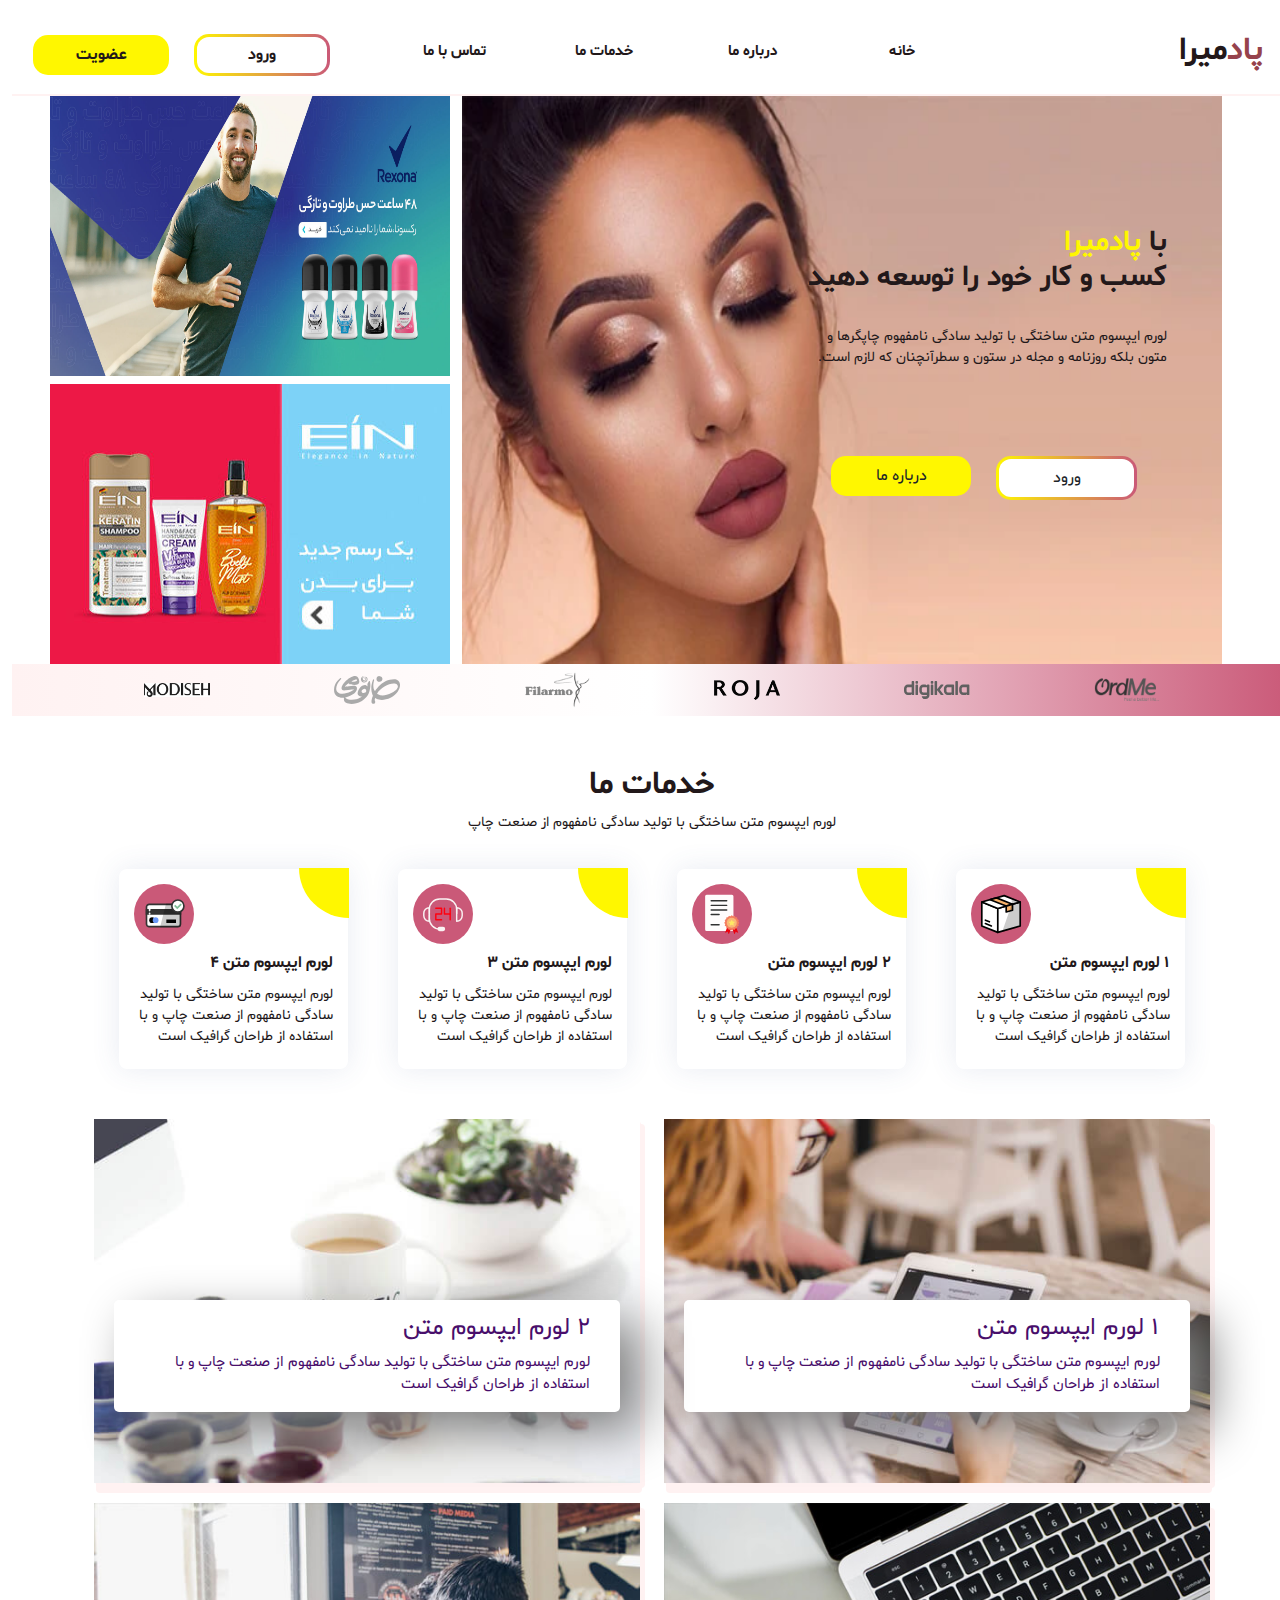
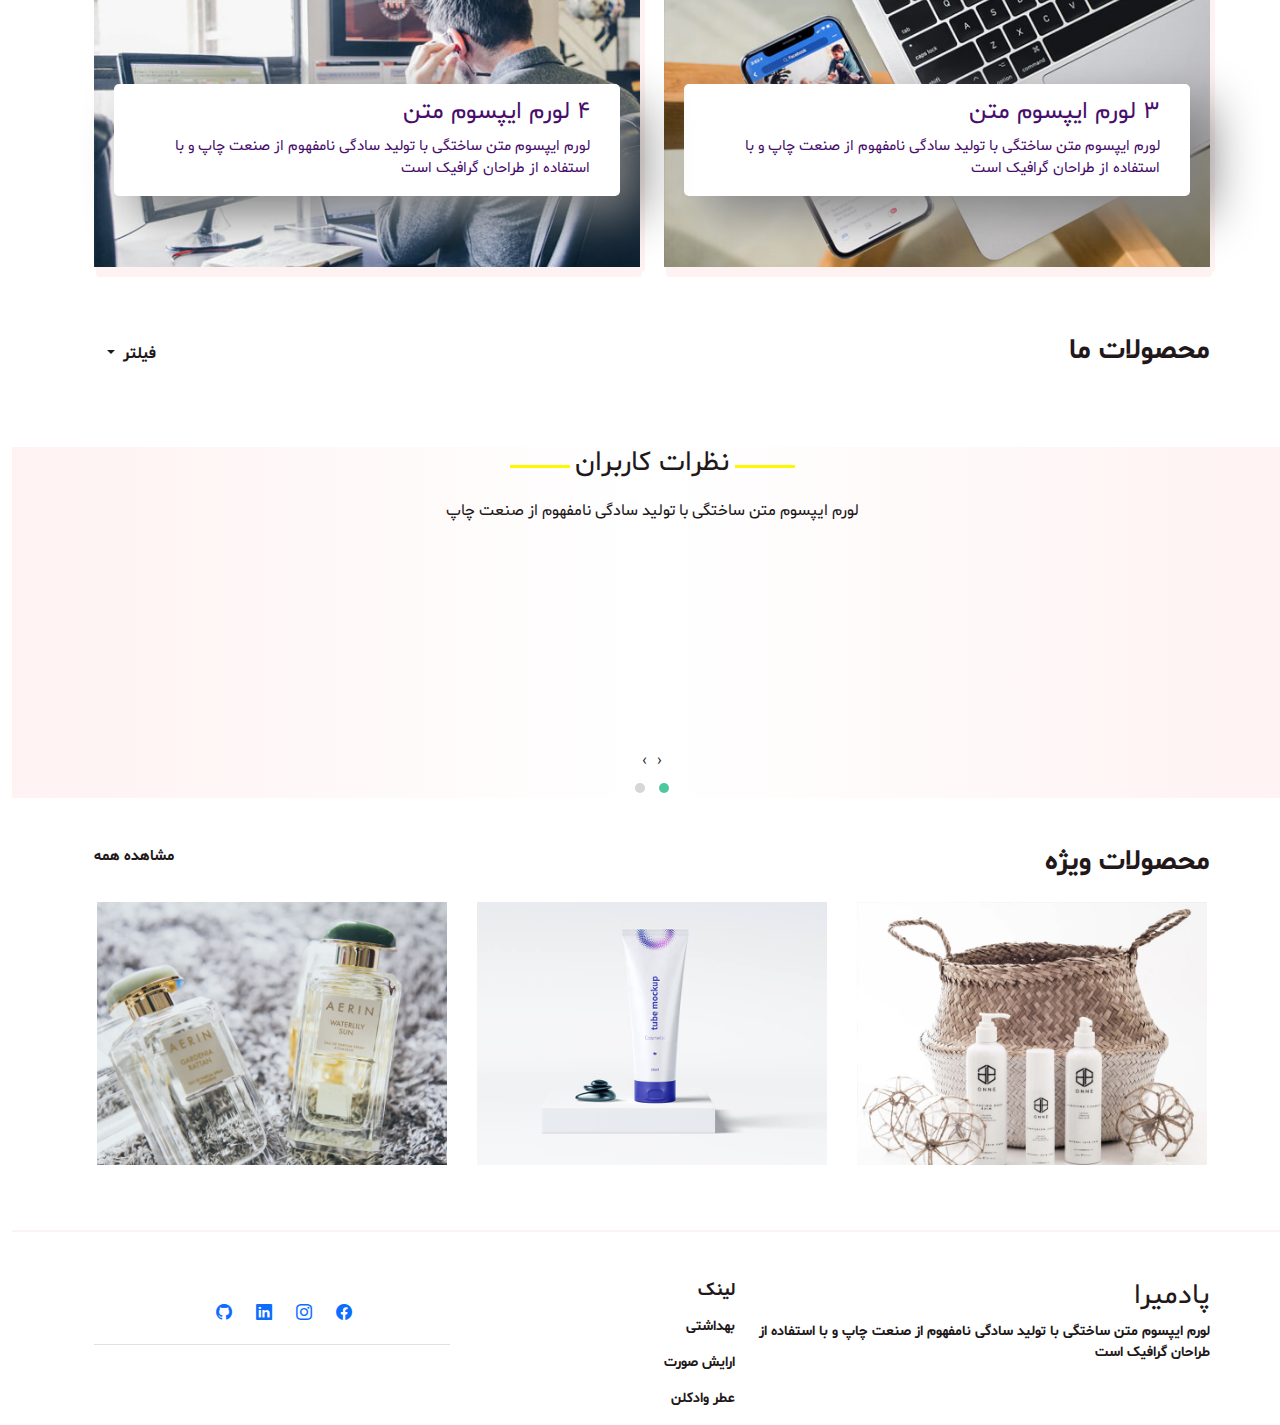
==== commit 691d4617: "new" ====
--- a/index.html
+++ b/index.html
@@ -27,7 +27,7 @@
 <!--    header nav-->
     <header class="mt-3  d-flex align-items-center container-full">
         <nav>
-            <section class="row d-flex">
+            <section class="row d-flex justify-content-evenly">
                 <section class="header-logo col-2">
             <a>
                 <h2><span>پاد</span><span>میرا</span></h2>
@@ -49,7 +49,7 @@
                 </li>
             </ul>
         </section>
-                <section class="header-buttons col-4 d-flex">
+                <section class="header-buttons col-3 d-flex row">
                     <a class="btn login" href="Login/Login-index.html" target="">
                             ورود
                     </a>
@@ -111,35 +111,47 @@
         </section>
     </section>
         <!--    main-->
-    <section class="main d-flex align-items-center">
-        <section class="information container d-flex">
-            <section class="main-information">
-                <section>
-                <h2 class="animate__animated animate__pulse animate__repeat-2">با <span>پادمیرا</span><br> 
-                    کسب و کار خود را توسعه دهید
-                </h2>
-                    
-                <p>لورم ایپسوم متن ساختگی با تولید سادگی نامفهوم چاپگرها و متون بلکه روزنامه و مجله در ستون و سطرآنچنان که لازم است.</p>
-                </section>
-                <section class="main-link">
-                    <section class="d-flex container">
-                        <li>
-                            <a class="active btn about" type="button">
-                            درباره ما
-                            </a>
-                        </li>
-                        <li>
-                            <a class="btn active login" type="button" href="Login/Login-index.html">
-                            ورود
-                            </a>
-                        </li>
+    <section class="main">
+            <section class="container">
+                <section class="row">
+                <section class="information col-lg-8 d-flex">
+                    <section class="main-information">
+                        <section>
+                        <h2 class="animate__animated animate__pulse animate__repeat-2">با <span>پادمیرا</span><br> 
+                            کسب و کار خود را توسعه دهید
+                        </h2>
+                            
+                        <p>لورم ایپسوم متن ساختگی با تولید سادگی نامفهوم چاپگرها و متون بلکه روزنامه و مجله در ستون و سطرآنچنان که لازم است.</p>
+                        </section>
+                        <section class="main-link">
+                            <section class="d-flex container">
+                                <li class="about">
+                                    <a class="active btn" type="button">
+                                    درباره ما
+                                    </a>
+                                </li>
+                                <li class="login">
+                                    <a class="btn active" type="button" href="Login/Login-index.html">
+                                    ورود
+                                    </a>
+                                </li>
 
-                    </section>
-        
-                </section>
-            </section>
-            <section class="main-img">
-                <img src="img/header/makeup-img-main.webp">
+                            </section>
+                
+                        </section>
+                    </section>
+                    <section class="main-img">
+                        <img src="img/header/makeup-img-main.webp">
+                    </section>
+                </section>
+                <section class="main-card col-lg-4">
+                    <div class="main-card-info">
+                        <img src="img/header/main-card/084a16f5fe8c4ff0bddc6464ec0c9d49cddb1021_1636557605.jpg" alt="">
+                    </div>
+                    <div class="main-card-info mt-2">
+                        <img src="img/header/main-card/abc74badedd492de7f0199ab55bf07bb9ec193d6_1636869286.jpg" alt="">
+                    </div>
+                </section>
             </section>
         </section>
     </section>
@@ -1063,7 +1075,36 @@
         </section>
         <!-- footer -->
         <footer>
-            
+            <section class="container">
+                <section class="row pt-5">
+                    <section class="footer-information col-5">
+                        <div class="footer-info-title">
+                            <h3>پادمیرا</h3>
+                        </div>
+                        <div class="footer-info-text">
+                            <p>لورم ایپسوم متن ساختگی با تولید سادگی نامفهوم از صنعت چاپ و با استفاده از طراحان گرافیک است</p>
+                        </div>
+                    </section>
+                    <section class="footer-links col-3">
+                        <h4>لینک</h4>
+                        <ul>
+                            <li>بهداشتی</li>
+                            <li>ارایش صورت</li>
+                            <li>عطر وادکلن</li>
+                        </ul>
+                    </section>
+                    <section class="footer-contact col-4">
+                        <div class="Social-link">
+                            <div class="d-flex justify-content-center p-4 border-bottom social-links">
+                                <a href="#" class="facebook me-4 " target="_block"><i class="bi bi-facebook"></i></a>
+                                <a href="#" class="instagram me-4 " target="_block"><i class="bi bi-instagram"></i></a>
+                                <a href="https://linkedin.com/in/yasaman-barati-68a532225" class="linkedin me-4 " target="_block"><i class="bi bi-linkedin"></i></a>
+                                <a href="https://github.com/yasamanbarati" class="github me-4 " target="_block"><i class="bi bi-github"></i></a>
+                            </div>
+                        </div>
+                    </section>
+            </section>
+            </section>
         </footer>
     </body>
-</html>+</html>     --- a/newStyle.css
+++ b/newStyle.css
@@ -5,7 +5,7 @@
 }
 :root{
     --first-color: #96424c;
-    --scond-color: #462a31;
+    --scond-color: #22181a;
     --third-color: #ca5978;
     --fourth-color: #fff2f2;
     --fifth-color: #fff700;
@@ -15,6 +15,7 @@
     direction: rtl;
     height: 80px;
     width: 100%;
+    border-bottom: 2px var(--fourth-color) solid;
 }
 nav{ 
     width: 1300px;
@@ -30,7 +31,7 @@
     align-items: center;
 }
 .header-logo h2 span:first-child{
-    color: var(--fifth-color);
+    color: var(--first-color);
 }
 .header-logo h2 span:last-child{
     color: var(--scond-color);
@@ -67,7 +68,7 @@
 }
 .header-buttons  .login,
 .main-link .login{
-    width: 125px;
+    width: 45%;
     border: 3.5px transparent solid;
     background-image: linear-gradient(white,white), linear-gradient(to right,var(--fifth-color),var(--third-color));
     background-clip:padding-box, border-box;
@@ -78,13 +79,16 @@
     transition: .7s ease;
     margin-left: 25px;
     color: var(--scond-color);
-}
-.header-buttons  .member,
-.main-link .about{
+    display: flex;
+    justify-content: center;
+    align-items: center;
+}
+.main-link .about,
+.header-buttons .member{
+    width: 45%;
     background-color: var(--fifth-color);
     border: none;
     border-radius: 15px;
-    width: 125px;
     height: 40px;
     color: var(--scond-color);
     font-weight: 700;
@@ -95,15 +99,19 @@
 }
 .header-buttons  .login:hover,
 .main-link .login:hover{
-   background: linear-gradient(var(--fifth-color),var(--fifth-color));;
+   background: linear-gradient(var(--third-color),var(--third-color));;
     opacity: 7;
     color: white;
 }
+.header-main,
+.header-logo{
+    padding: 0px;
+}
 /*header main*/
 .main{
     width: 100%;
     height: auto;
-    margin-top: 30px;
+    margin-top: 0px;
     direction: rtl;
     
 }
@@ -114,22 +122,22 @@
     position: absolute;
     z-index: 1;
     top: 100px;
-    right: 67px;
+    right: 55px;
 }
 .main-information section h2{
     margin: 30px 0;
     font-weight: 600;
-    font-size: 35px;
+    font-size: 29px;
     color: var(--scond-color);
 }
 .main-information section h2 span{
     color: var(--fifth-color) ;
 }
 .main-information section p{
-    width: 400px;
+    width: 360px;
     height: 100px;
     font-weight: 400;
-    font-size: 16px;
+    font-size: 14px;
     color: var(--scond-color);
 }
 .main-information .main-link{
@@ -138,11 +146,20 @@
     direction: ltr;
 }
 .main-img{
-    width: 100%;
-    height: 600px;
+    position: absolute;
+    width: 100%;
+    height: 100%;
+}
+.main-card-info {
+    width: 400px;
+    height: 280px;
 }
 .main-img img{
     position: relative;
+    width: 100%;
+    height: 100%;
+}
+.main-card-info img{
     width: 100%;
     height: 100%;
 }
@@ -587,3 +604,25 @@
     font-size: 13px;
     font-weight: 500;
 }
+/* footer */
+footer{
+    border-top: 2px var(--fourth-color) solid;
+}
+.footer-links ul,
+.footer-info-text{
+    padding: 0;
+    list-style-type: none;
+    font-size: 14px;
+    color: var(--scond-color);
+    font-weight: 600;
+}
+.footer-links ul li{
+    margin: 15px 0px;
+}
+.footer-links h4,
+.footer-info-title 
+{
+    font-size: 18px;
+    font-weight: 700;
+    color: var(--scond-color);
+}